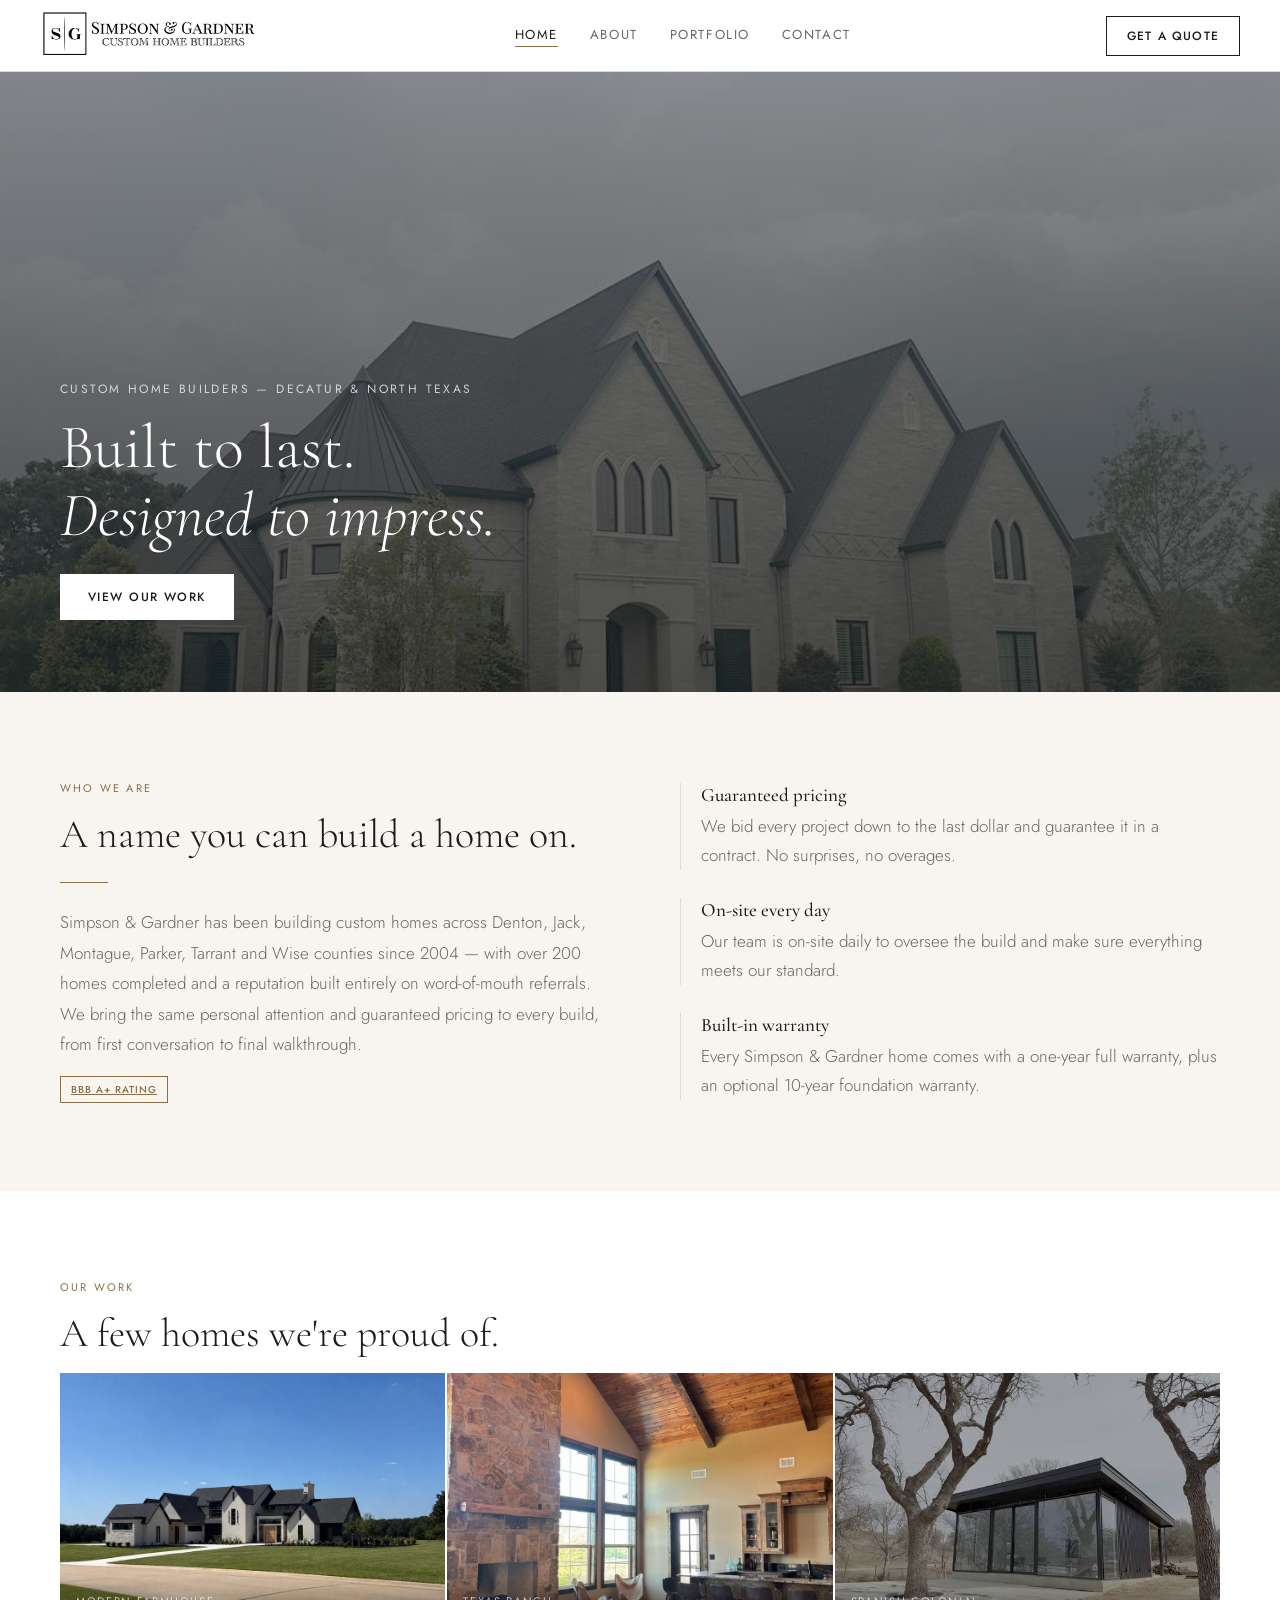
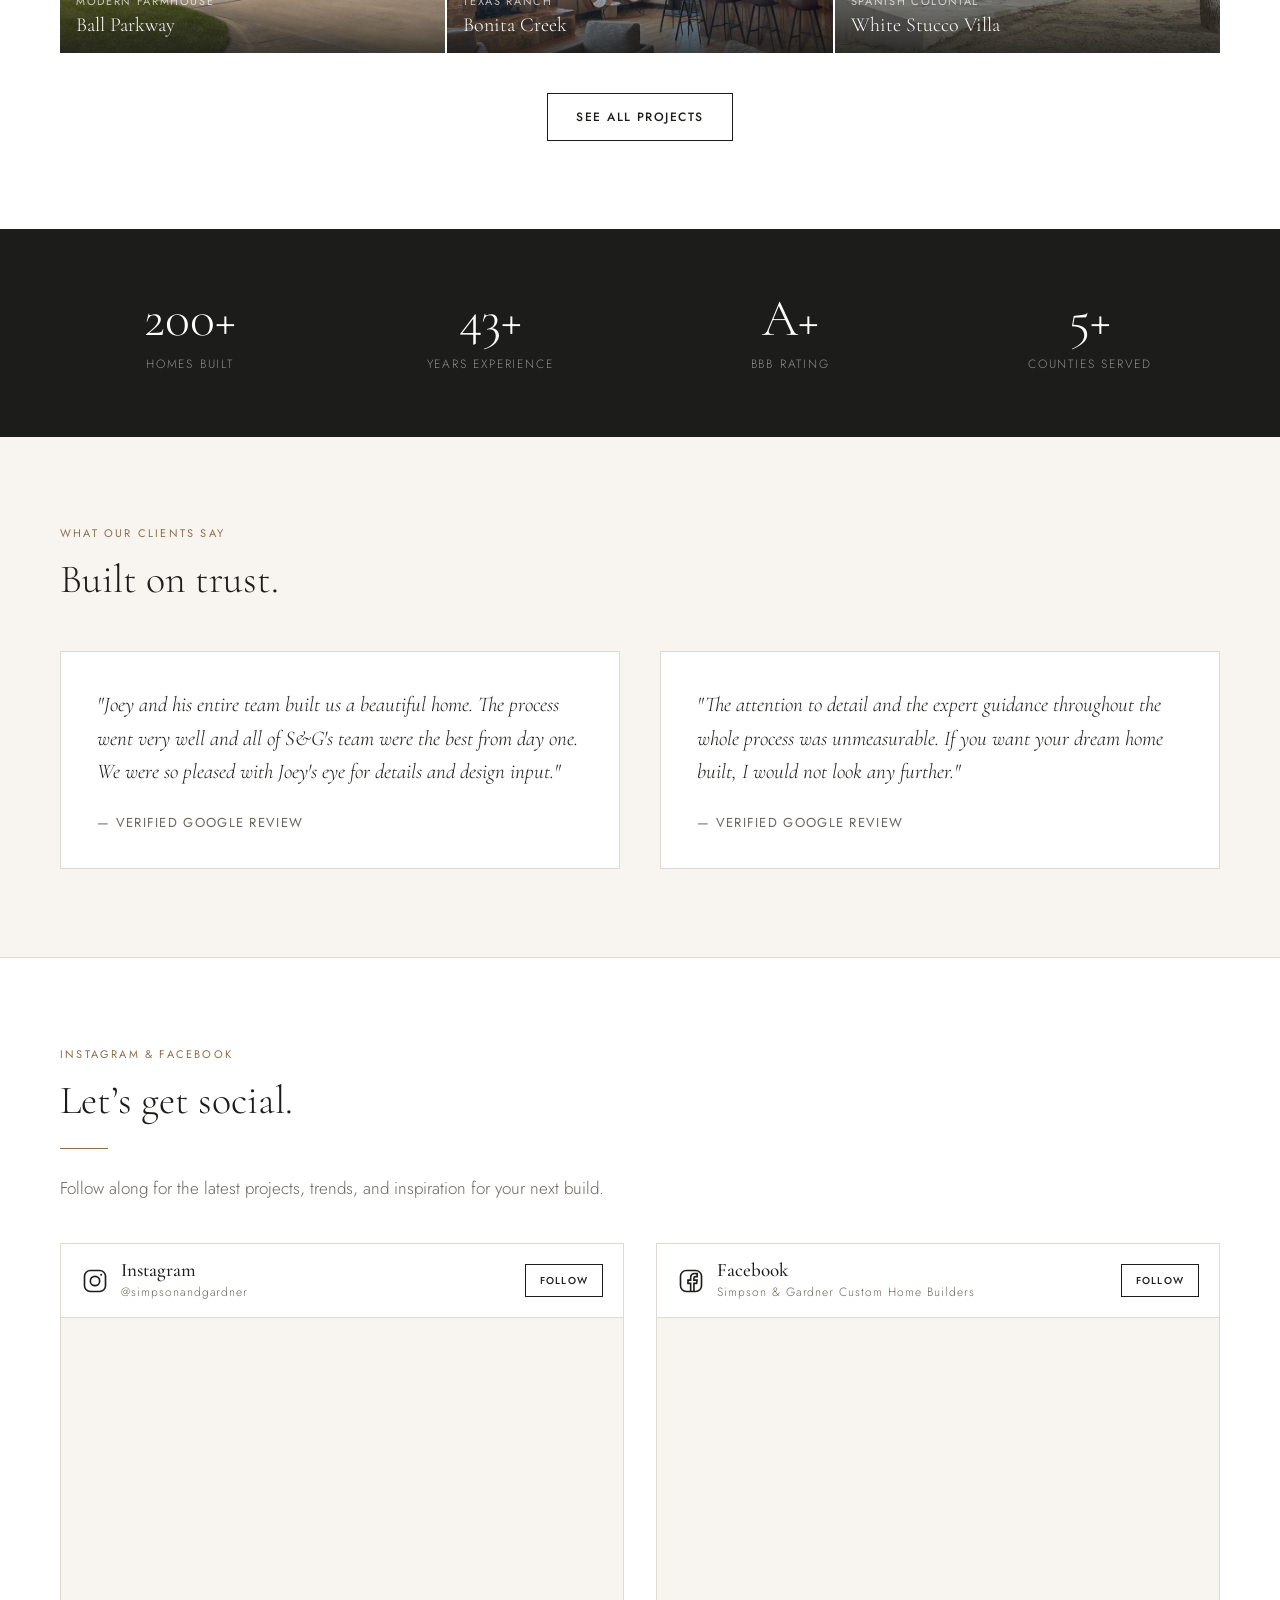
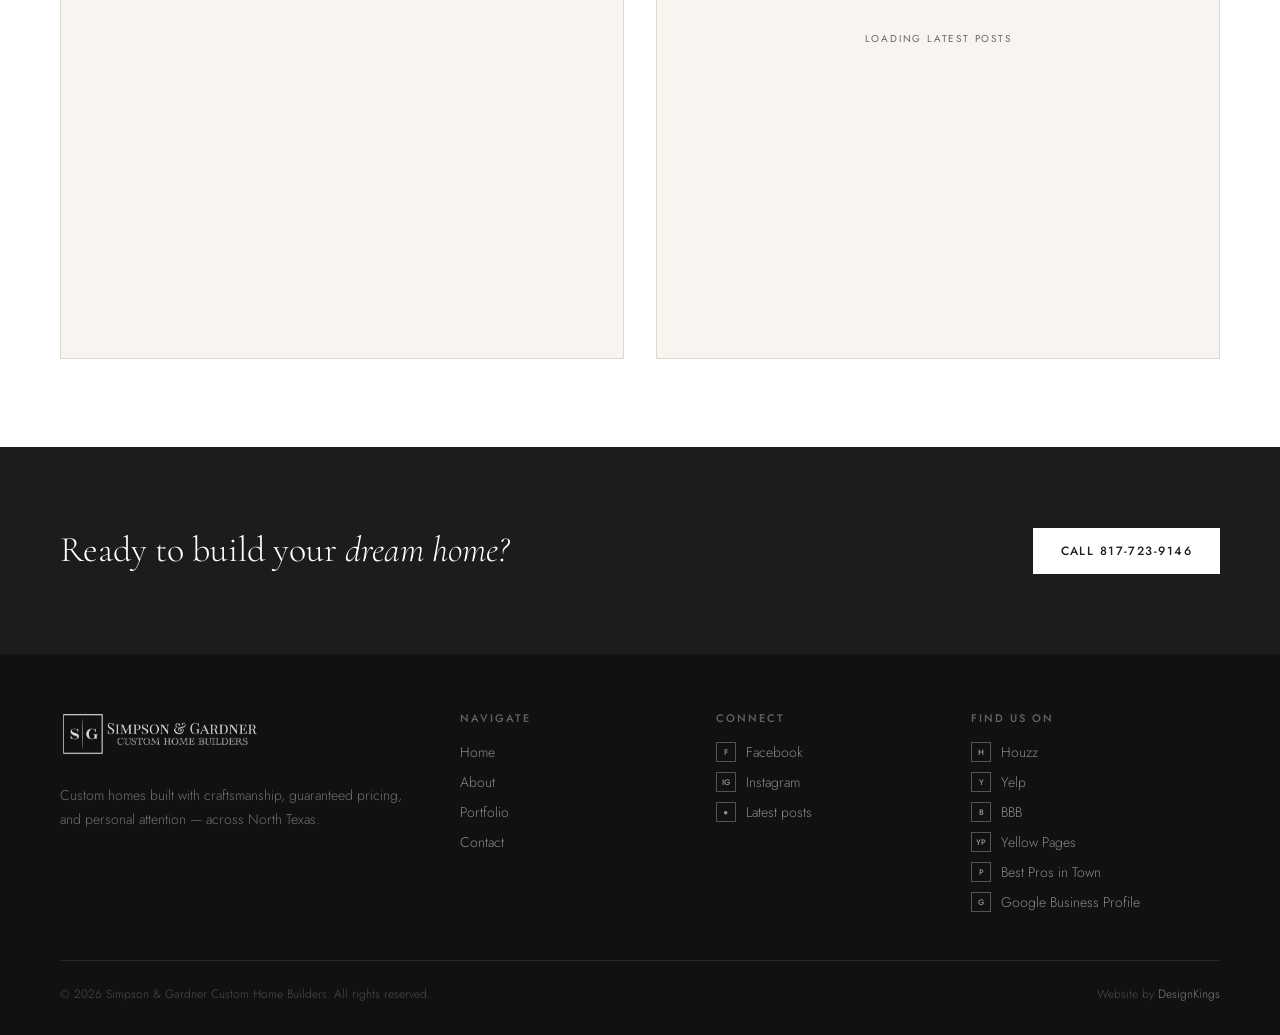
==== index.html @ 8962e571 "Alphabetize counties in homepage copy" ====
<!DOCTYPE html>
<html lang="en">
<head>
<meta charset="UTF-8">
<meta name="viewport" content="width=device-width, initial-scale=1.0">
<title>Simpson &amp; Gardner Custom Home Builders</title>
<meta name="description" content="Custom home builders serving Decatur, Bridgeport, Azle, Springtown, Weatherford, Fort Worth and Denton. Guaranteed pricing and a builder warranty.">
<meta property="og:title" content="Simpson &amp; Gardner Custom Home Builders">
<meta property="og:description" content="Custom home builders serving Decatur, Bridgeport, Azle, Springtown, Weatherford, Fort Worth and Denton. Guaranteed pricing and a builder warranty.">
<meta property="og:type" content="website">
<meta property="og:url" content="https://design-kings.github.io/simpson-gardner-website/">
<meta property="og:site_name" content="Simpson &amp; Gardner Custom Home Builders">
<meta property="og:image" content="https://design-kings.github.io/simpson-gardner-website/assets/img/img-617cf5c283.jpg">
<meta property="og:image:alt" content="Simpson &amp; Gardner custom home at dusk">
<meta name="twitter:card" content="summary_large_image">
<meta name="twitter:title" content="Simpson &amp; Gardner Custom Home Builders">
<meta name="twitter:description" content="Custom home builders serving Decatur, Bridgeport, Azle, Springtown, Weatherford, Fort Worth and Denton. Guaranteed pricing and a builder warranty.">
<meta name="twitter:image" content="https://design-kings.github.io/simpson-gardner-website/assets/img/img-617cf5c283.jpg">
<link href="https://fonts.googleapis.com/css2?family=Cormorant+Garamond:ital,wght@0,300;0,400;0,500;0,600;1,300;1,400&family=Jost:wght@300;400;500&display=swap" rel="stylesheet">
<link rel="stylesheet" href="assets/site.css?v=7">
</head>
<body>

<nav>
  <a class="nav-logo" href="index.html" aria-label="Simpson &amp; Gardner home"><img src="assets/img/img-e40c174fd7.png" alt="Simpson &amp; Gardner Custom Home Builders"></a>
  <div class="nav-links" id="nav-menu"><a href="index.html" class="active" aria-current="page">Home</a><a href="about.html">About</a><a href="portfolio.html">Portfolio</a><a href="contact.html">Contact</a></div>
  <a href="contact.html" class="nav-cta">Get a Quote</a>
  <button class="nav-toggle" id="nav-toggle" type="button" aria-label="Open menu" aria-expanded="false" aria-controls="nav-menu"><span></span><span></span><span></span></button>
</nav>

<div class="hero">
  <img class="hero-img" src="assets/img/img-617cf5c283.jpg" alt="Simpson &amp; Gardner custom home at dusk">
  <div class="hero-overlay"></div>
  <div class="hero-content">
    <div class="hero-eyebrow">Custom Home Builders — Decatur &amp; North Texas</div>
    <h1 class="hero-title">Built to last.<br><em>Designed to impress.</em></h1>
    <div class="hero-btns">
      <a href="portfolio.html" class="btn-primary">View Our Work</a>
    </div>
  </div>
</div>

<section class="intro">
  <div>
    <div class="section-eyebrow">Who we are</div>
    <h2 class="section-title">A name you can build a home on.</h2>
    <div class="rule"></div>
    <p class="section-body">Simpson &amp; Gardner has been building custom homes across Denton, Jack, Montague, Parker, Tarrant and Wise counties since 2004 — with over 200 homes completed and a reputation built entirely on word-of-mouth referrals. We bring the same personal attention and guaranteed pricing to every build, from first conversation to final walkthrough.</p>
    <a class="badge-bbb" href="https://www.bbb.org/us/tx/decatur/profile/home-builders/simpson-gardner-custom-home-builders-0825-133932407" target="_blank" rel="noopener">BBB A+ Rating</a>
  </div>
  <div class="intro-pillars">
    <div class="pillar">
      <div class="pillar-title">Guaranteed pricing</div>
      <div class="pillar-body">We bid every project down to the last dollar and guarantee it in a contract. No surprises, no overages.</div>
    </div>
    <div class="pillar">
      <div class="pillar-title">On-site every day</div>
      <div class="pillar-body">Our team is on-site daily to oversee the build and make sure everything meets our standard.</div>
    </div>
    <div class="pillar">
      <div class="pillar-title">Built-in warranty</div>
      <div class="pillar-body">Every Simpson &amp; Gardner home comes with a one-year full warranty, plus an optional 10-year foundation warranty.</div>
    </div>
  </div>
</section>

<section style="padding-bottom:0;">
  <div class="section-eyebrow">Our work</div>
  <h2 class="section-title">A few homes we're proud of.</h2>
</section>

<div style="margin:0 60px;">
  <div class="portfolio-grid" style="grid-template-columns:repeat(3,1fr);">
    <a class="portfolio-card" href="portfolio.html#project-ball-parkway" style="display:block;"><img src="assets/img/img-491edc12b0.jpg" alt="Ball Parkway modern farmhouse custom home"><div class="portfolio-card-info"><div class="portfolio-card-style">Modern Farmhouse</div><div class="portfolio-card-name">Ball Parkway</div></div></a>
    <a class="portfolio-card" href="portfolio.html#project-bonita-creek" style="display:block;"><img src="assets/img/img-40406f1c66.jpg" alt="Bonita Creek Texas ranch custom home"><div class="portfolio-card-info"><div class="portfolio-card-style">Texas Ranch</div><div class="portfolio-card-name">Bonita Creek</div></div></a>
    <div class="portfolio-card"><img src="assets/img/img-ed6352400d.jpg" alt="Spanish Colonial custom home"><div class="portfolio-card-info"><div class="portfolio-card-style">Spanish Colonial</div><div class="portfolio-card-name">White Stucco Villa</div></div></div>
  </div>
</div>

<div style="text-align:center;padding:40px 60px 88px;">
  <a href="portfolio.html" class="btn-primary" style="border:1px solid var(--charcoal);">See All Projects</a>
</div>

<div class="stats">
  <div><div class="stat-num">200+</div><div class="stat-label">Homes Built</div></div>
  <div><div class="stat-num">43+</div><div class="stat-label">Years Experience</div></div>
  <div><div class="stat-num">A+</div><div class="stat-label">BBB Rating</div></div>
  <div><div class="stat-num">5+</div><div class="stat-label">Counties Served</div></div>
</div>

<section class="testimonials">
  <div class="section-eyebrow">What our clients say</div>
  <h2 class="section-title">Built on trust.</h2>
  <div class="testimonial-grid">
    <div class="testimonial">
      <div class="testimonial-quote">"Joey and his entire team built us a beautiful home. The process went very well and all of S&amp;G's team were the best from day one. We were so pleased with Joey's eye for details and design input."</div>
      <div class="testimonial-author">— Verified Google Review</div>
    </div>
    <div class="testimonial">
      <div class="testimonial-quote">"The attention to detail and the expert guidance throughout the whole process was unmeasurable. If you want your dream home built, I would not look any further."</div>
      <div class="testimonial-author">— Verified Google Review</div>
    </div>
  </div>
</section>


<!-- LIVE SOCIAL FEEDS (added Aug 25, 2026) -->
<section class="social" id="follow">
  <div class="social-head">
    <div>
      <div class="section-eyebrow">Instagram &amp; Facebook</div>
      <h2 class="section-title">Let’s get social.</h2>
      <div class="rule"></div>
      <p class="section-body">Follow along for the latest projects, trends, and inspiration for your next build.</p>
    </div>
  </div>
  <div class="social-grid">
    <div class="feed">
      <div class="feed-bar">
        <div class="feed-id"><svg class="feed-icon" viewBox="0 0 24 24" fill="none" stroke="currentColor" stroke-width="1.4" aria-hidden="true"><rect x="3" y="3" width="18" height="18" rx="5"/><circle cx="12" cy="12" r="4"/><circle cx="17.3" cy="6.7" r="0.9" fill="currentColor" stroke="none"/></svg><div><div class="feed-name">Instagram</div><div class="feed-handle">@simpsonandgardner</div></div></div>
        <a class="feed-follow" href="https://www.instagram.com/simpsonandgardner/" target="_blank" rel="noopener">Follow</a>
      </div>
      <div class="feed-body" id="ig-feed" data-fallback="https://www.instagram.com/simpsonandgardner/embed/"><div class="feed-wait">Loading latest posts</div></div>
    </div>
    <div class="feed">
      <div class="feed-bar">
        <div class="feed-id"><svg class="feed-icon" viewBox="0 0 24 24" fill="none" stroke="currentColor" stroke-width="1.4" aria-hidden="true"><rect x="3" y="3" width="18" height="18" rx="5"/><path d="M14.5 21v-7h2.3l.4-2.8h-2.7V9.6c0-.8.3-1.4 1.4-1.4h1.4V5.7c-.3 0-1.1-.1-2.1-.1-2.1 0-3.5 1.3-3.5 3.6v2h-2.3V14h2.3v7"/></svg><div><div class="feed-name">Facebook</div><div class="feed-handle">Simpson &amp; Gardner Custom Home Builders</div></div></div>
        <a class="feed-follow" href="https://www.facebook.com/100084759589342" target="_blank" rel="noopener">Follow</a>
      </div>
      <div class="feed-body"><div class="feed-wait">Loading latest posts</div><iframe src="https://www.facebook.com/plugins/page.php?href=https%3A%2F%2Fwww.facebook.com%2F100084759589342&tabs=timeline&width=500&height=640&small_header=true&adapt_container_width=true&hide_cover=false&show_facepile=false&lazy=true" title="Simpson &amp; Gardner on Facebook" loading="lazy" allowfullscreen="true" allow="autoplay; clipboard-write; encrypted-media; picture-in-picture; web-share" scrolling="no"></iframe></div>
    </div>
  </div>
</section>

<div class="cta-band">
  <div class="cta-text">Ready to build your <em>dream home?</em></div>
  <a href="tel:8177239146" class="btn-primary" style="white-space:nowrap;">Call 817-723-9146</a>
</div>

<footer>
  <div class="footer-top">
    <div>
      <a class="footer-logo" href="index.html" aria-label="Simpson &amp; Gardner home"><img src="assets/img/img-5695853304.png" alt="Simpson &amp; Gardner"></a>
      <p class="footer-tagline">Custom homes built with craftsmanship, guaranteed pricing,<br>and personal attention — across North Texas.</p>
    </div>
    <div>
      <div class="footer-col-title">Navigate</div>
      <div class="footer-links"><a href="index.html">Home</a><a href="about.html">About</a><a href="portfolio.html">Portfolio</a><a href="contact.html">Contact</a></div>
    </div>
    <div>
      <div class="footer-col-title">Connect</div>
      <div class="footer-links">
        <a class="dir-link" href="https://www.facebook.com/100084759589342" target="_blank" rel="noopener"><span class="dir-mark" aria-hidden="true">F</span><span class="dir-label">Facebook</span></a>
        <a class="dir-link" href="https://www.instagram.com/simpsonandgardner/" target="_blank" rel="noopener"><span class="dir-mark" aria-hidden="true">IG</span><span class="dir-label">Instagram</span></a>
        <a class="dir-link" href="index.html#follow"><span class="dir-mark" aria-hidden="true">&#9679;</span><span class="dir-label">Latest posts</span></a>
      </div>
    </div>
    <div>
      <div class="footer-col-title">Find us on</div>
      <div class="footer-links">
        <a class="dir-link" href="https://www.houzz.com/professionals/home-builders/simpson-and-gardner-custom-homes-pfvwus-pf~1166158101" target="_blank" rel="noopener"><span class="dir-mark" aria-hidden="true">H</span><span class="dir-label">Houzz</span></a>
        <a class="dir-link" href="https://www.yelp.com/biz/simpson-and-gardner-custom-home-builders-decatur-2" target="_blank" rel="noopener"><span class="dir-mark" aria-hidden="true">Y</span><span class="dir-label">Yelp</span></a>
        <a class="dir-link" href="https://www.bbb.org/us/tx/decatur/profile/home-builders/simpson-gardner-custom-home-builders-0825-133932407" target="_blank" rel="noopener"><span class="dir-mark" aria-hidden="true">B</span><span class="dir-label">BBB</span></a>
        <a class="dir-link" href="https://www.yellowpages.com/decatur-tx/mip/simpson-gardner-custom-home-builders-540751429" target="_blank" rel="noopener"><span class="dir-mark" aria-hidden="true">YP</span><span class="dir-label">Yellow Pages</span></a>
        <a class="dir-link" href="https://www.bestprosintown.com/tx/decatur/simpson-and-gardner-custom-home-builders-/" target="_blank" rel="noopener"><span class="dir-mark" aria-hidden="true">P</span><span class="dir-label">Best Pros in Town</span></a>
        <a class="dir-link" href="https://share.google/2lhiNzcTq8q9CfCoz" target="_blank" rel="noopener"><span class="dir-mark" aria-hidden="true">G</span><span class="dir-label">Google Business Profile</span></a>
      </div>
    </div>
  </div>
  <div class="footer-rule"></div>
  <div class="footer-bottom"><div class="footer-copy">&copy; 2026 Simpson &amp; Gardner Custom Home Builders. All rights reserved.</div><div class="footer-copy footer-credit">Website by <a href="https://www.design-kings.com" target="_blank" rel="noopener">DesignKings</a></div></div>
</footer>

<div class="lb" id="lb" role="dialog" aria-modal="true" aria-label="Photo viewer">
  <button class="lb-close" id="lb-close" aria-label="Close">Close &nbsp;&times;</button>
  <button class="lb-btn lb-prev" id="lb-prev" aria-label="Previous">&lsaquo;</button>
  <img id="lb-img" src="" alt="">
  <button class="lb-btn lb-next" id="lb-next" aria-label="Next">&rsaquo;</button>
  <div class="lb-cap" id="lb-cap"></div>
</div>
<script src="assets/site.js?v=7"></script>
</body>
</html>
---- assets/site.css ----
*{box-sizing:border-box;margin:0;padding:0;}
html{scroll-behavior:smooth;}
:root{--cream:#F8F5F0;--charcoal:#1C1C1A;--warm-gray:#6B6560;--light-rule:#E0D9D0;--gold:#8B6F47;--white:#FFFFFF;}
body{font-family:'Jost',sans-serif;background:#fff;color:var(--charcoal);}
nav{position:sticky;top:0;z-index:100;background:rgba(255,255,255,0.97);border-bottom:0.5px solid var(--light-rule);display:flex;align-items:center;justify-content:space-between;padding:0 40px;height:72px;}
.nav-logo img{height:44px;width:auto;display:block;}
.nav-links{display:flex;gap:32px;}
.nav-links a{font-family:'Jost',sans-serif;font-size:12px;font-weight:400;letter-spacing:0.12em;text-transform:uppercase;color:var(--warm-gray);text-decoration:none;}
.nav-cta{font-family:'Jost',sans-serif;font-size:11px;font-weight:500;letter-spacing:0.1em;text-transform:uppercase;border:1px solid var(--charcoal);padding:10px 20px;color:var(--charcoal);text-decoration:none;}
.hero{position:relative;height:620px;overflow:hidden;}
.hero-img{width:100%;height:100%;object-fit:cover;object-position:center 35%;display:block;}
.hero-overlay{position:absolute;inset:0;background:linear-gradient(to bottom,rgba(28,28,26,0.1) 0%,rgba(28,28,26,0.58) 100%);}
.hero-content{position:absolute;bottom:72px;left:60px;right:60px;}
.hero-eyebrow{font-family:'Jost',sans-serif;font-size:11px;font-weight:400;letter-spacing:0.2em;text-transform:uppercase;color:rgba(255,255,255,0.75);margin-bottom:16px;}
.hero-title{font-family:'Cormorant Garamond',serif;font-size:62px;font-weight:300;line-height:1.1;color:#fff;margin-bottom:24px;max-width:620px;}
.hero-title em{font-style:italic;}
.hero-btns{display:flex;gap:16px;}
.btn-primary{font-family:'Jost',sans-serif;font-size:11px;font-weight:500;letter-spacing:0.12em;text-transform:uppercase;background:#fff;color:var(--charcoal);padding:14px 28px;text-decoration:none;display:inline-block;}
.btn-ghost{font-family:'Jost',sans-serif;font-size:11px;font-weight:400;letter-spacing:0.12em;text-transform:uppercase;border:1px solid rgba(255,255,255,0.6);color:#fff;padding:14px 28px;text-decoration:none;display:inline-block;}
section{padding:88px 60px;}
.section-eyebrow{font-family:'Jost',sans-serif;font-size:10px;font-weight:400;letter-spacing:0.2em;text-transform:uppercase;color:var(--gold);margin-bottom:14px;}
.section-title{font-family:'Cormorant Garamond',serif;font-size:40px;font-weight:300;line-height:1.2;color:var(--charcoal);margin-bottom:16px;}
.section-body{font-family:'Jost',sans-serif;font-size:15px;font-weight:300;line-height:1.8;color:var(--warm-gray);max-width:620px;}
.rule{width:48px;height:1px;background:var(--gold);margin:24px 0;}
.intro{background:var(--cream);display:grid;grid-template-columns:1fr 1fr;gap:80px;align-items:center;}
.intro-pillars{display:flex;flex-direction:column;gap:28px;}
.pillar{border-left:1px solid var(--light-rule);padding-left:20px;}
.pillar-title{font-family:'Cormorant Garamond',serif;font-size:18px;font-weight:500;color:var(--charcoal);margin-bottom:6px;}
.pillar-body{font-family:'Jost',sans-serif;font-size:13px;font-weight:300;line-height:1.7;color:var(--warm-gray);}
.portfolio-filters{display:flex;gap:8px;flex-wrap:wrap;margin-bottom:40px;}
.filter-btn{font-family:'Jost',sans-serif;font-size:11px;font-weight:400;letter-spacing:0.1em;text-transform:uppercase;border:0.5px solid var(--light-rule);padding:8px 16px;background:none;color:var(--warm-gray);cursor:pointer;}
.filter-btn.active{border-color:var(--charcoal);background:var(--charcoal);color:#fff;}
.portfolio-grid{display:grid;grid-template-columns:repeat(3,1fr);gap:2px;}
.portfolio-card{position:relative;overflow:hidden;cursor:pointer;}
.portfolio-card img{width:100%;height:280px;object-fit:cover;display:block;transition:transform 0.5s;}
.portfolio-card:hover img{transform:scale(1.04);}
.portfolio-card-info{position:absolute;bottom:0;left:0;right:0;padding:20px 16px 16px;background:linear-gradient(to top,rgba(28,28,26,0.8),transparent);}
.portfolio-card-style{font-family:'Jost',sans-serif;font-size:10px;font-weight:400;letter-spacing:0.15em;text-transform:uppercase;color:rgba(255,255,255,0.7);margin-bottom:4px;}
.portfolio-card-name{font-family:'Cormorant Garamond',serif;font-size:18px;font-weight:300;color:#fff;}
.interior-grid{display:grid;grid-template-columns:repeat(2,1fr);gap:2px;margin-top:2px;}
.interior-card{position:relative;overflow:hidden;}
.interior-card img{width:100%;height:320px;object-fit:cover;display:block;transition:transform 0.5s;}
.interior-card:hover img{transform:scale(1.03);}
.interior-card-info{position:absolute;bottom:0;left:0;right:0;padding:20px 16px 16px;background:linear-gradient(to top,rgba(28,28,26,0.75),transparent);}
.stats{background:var(--charcoal);padding:64px 60px;display:grid;grid-template-columns:repeat(4,1fr);gap:40px;text-align:center;}
.stat-num{font-family:'Cormorant Garamond',serif;font-size:52px;font-weight:300;color:#fff;line-height:1;}
.stat-label{font-family:'Jost',sans-serif;font-size:11px;font-weight:300;letter-spacing:0.15em;text-transform:uppercase;color:rgba(255,255,255,0.5);margin-top:10px;}
.testimonials{background:var(--cream);}
.testimonial-grid{display:grid;grid-template-columns:1fr 1fr;gap:40px;margin-top:48px;}
.testimonial{background:#fff;padding:36px;border:0.5px solid var(--light-rule);}
.testimonial-quote{font-family:'Cormorant Garamond',serif;font-size:19px;font-weight:300;font-style:italic;line-height:1.6;color:var(--charcoal);margin-bottom:24px;}
.testimonial-author{font-family:'Jost',sans-serif;font-size:12px;font-weight:400;letter-spacing:0.1em;text-transform:uppercase;color:var(--warm-gray);}
.cta-band{background:var(--charcoal);padding:80px 60px;display:flex;align-items:center;justify-content:space-between;gap:40px;}
.cta-text{font-family:'Cormorant Garamond',serif;font-size:36px;font-weight:300;color:#fff;max-width:500px;line-height:1.3;}
.cta-text em{font-style:italic;}
footer{background:#111110;padding:56px 60px 32px;}
.footer-top{display:grid;grid-template-columns:2fr 1fr 1fr;gap:60px;margin-bottom:48px;}
.footer-logo img{height:36px;width:auto;opacity:0.75;margin-bottom:16px;}
.footer-tagline{font-family:'Jost',sans-serif;font-size:13px;font-weight:300;color:rgba(255,255,255,0.4);line-height:1.7;}
.footer-col-title{font-family:'Jost',sans-serif;font-size:10px;font-weight:500;letter-spacing:0.18em;text-transform:uppercase;color:rgba(255,255,255,0.35);margin-bottom:16px;}
.footer-links{display:flex;flex-direction:column;gap:10px;}
.footer-links a{font-family:'Jost',sans-serif;font-size:13px;font-weight:300;color:rgba(255,255,255,0.5);text-decoration:none;}
.footer-rule{height:0.5px;background:rgba(255,255,255,0.1);margin-bottom:24px;}
.footer-copy{font-family:'Jost',sans-serif;font-size:11px;font-weight:300;color:rgba(255,255,255,0.25);}


.about-hero{position:relative;height:400px;overflow:hidden;}
.about-hero img{width:100%;height:100%;object-fit:cover;object-position:center 30%;}
.about-hero-overlay{position:absolute;inset:0;background:rgba(28,28,26,0.45);display:flex;align-items:flex-end;padding:56px 60px;}
.about-hero-title{font-family:'Cormorant Garamond',serif;font-size:52px;font-weight:300;color:#fff;}
.about-split{display:grid;grid-template-columns:1fr 1fr;gap:72px;align-items:start;}
.about-photo{width:100%;aspect-ratio:4/3;object-fit:cover;display:block;}
.process-steps{display:grid;grid-template-columns:1fr 1fr;gap:24px;}
.process-step{padding:28px;border:0.5px solid var(--light-rule);}
.step-num{font-family:'Cormorant Garamond',serif;font-size:36px;font-weight:300;color:var(--light-rule);line-height:1;margin-bottom:12px;}
.step-title{font-family:'Cormorant Garamond',serif;font-size:20px;font-weight:500;color:var(--charcoal);margin-bottom:8px;}
.step-body{font-family:'Jost',sans-serif;font-size:13px;font-weight:300;line-height:1.7;color:var(--warm-gray);}
.contact-split{display:grid;grid-template-columns:1fr 1fr;gap:72px;}
.contact-form{display:flex;flex-direction:column;gap:16px;}
.form-field{display:flex;flex-direction:column;gap:6px;}
.form-label{font-family:'Jost',sans-serif;font-size:10px;font-weight:500;letter-spacing:0.12em;text-transform:uppercase;color:var(--warm-gray);}
.form-input{font-family:'Jost',sans-serif;font-size:14px;font-weight:300;border:none;border-bottom:1px solid var(--light-rule);padding:10px 0;background:none;color:var(--charcoal);outline:none;}
.form-textarea{font-family:'Jost',sans-serif;font-size:14px;font-weight:300;border:none;border-bottom:1px solid var(--light-rule);padding:10px 0;background:none;color:var(--charcoal);outline:none;resize:none;height:100px;}
.contact-info-item{margin-bottom:32px;}
.contact-info-label{font-family:'Jost',sans-serif;font-size:10px;font-weight:500;letter-spacing:0.15em;text-transform:uppercase;color:var(--gold);margin-bottom:6px;}
.contact-info-value{font-family:'Jost',sans-serif;font-size:15px;font-weight:300;color:var(--charcoal);line-height:1.6;}
.contact-info-value a{color:var(--charcoal);text-decoration:none;}
.social-row{display:flex;gap:16px;margin-top:8px;}
.social-link{font-family:'Jost',sans-serif;font-size:11px;font-weight:400;letter-spacing:0.1em;text-transform:uppercase;border:0.5px solid var(--light-rule);padding:10px 18px;color:var(--warm-gray);text-decoration:none;}
.badge-bbb{display:inline-block;font-family:'Jost',sans-serif;font-size:10px;font-weight:500;letter-spacing:0.1em;text-transform:uppercase;border:0.5px solid var(--gold);color:var(--gold);padding:5px 10px;margin-top:16px;}

@media(max-width:768px){
  nav{padding:0 20px;height:60px;}
  .nav-links{display:none;}
  .nav-cta{font-size:10px;padding:8px 14px;}
  .hero{height:480px;}
  .hero-content{bottom:40px;left:24px;right:24px;}
  .hero-title{font-size:38px;}
  .hero-btns{flex-direction:column;gap:10px;}
  .btn-primary,.btn-ghost{text-align:center;padding:13px 20px;}
  section{padding:56px 24px;}
  .section-title{font-size:30px;}
  .intro{grid-template-columns:1fr;gap:40px;}
  .portfolio-grid{grid-template-columns:1fr 1fr;}
  .portfolio-card img{height:200px;}
  .interior-grid{grid-template-columns:1fr;}
  .interior-card img{height:240px;}
  .stats{grid-template-columns:1fr 1fr;gap:32px;padding:48px 24px;}
  .stat-num{font-size:40px;}
  .testimonial-grid{grid-template-columns:1fr;gap:20px;}
  .cta-band{flex-direction:column;align-items:flex-start;padding:56px 24px;gap:24px;}
  .cta-text{font-size:28px;}
  footer{padding:40px 24px 24px;}
  .footer-top{grid-template-columns:1fr;gap:32px;}
  
  .about-hero{height:280px;}
  .about-hero-overlay{padding:32px 24px;}
  .about-hero-title{font-size:36px;}
  .about-split{grid-template-columns:1fr;gap:36px;}
  .about-photo{aspect-ratio:16/9;}
  .process-steps{grid-template-columns:1fr;gap:16px;}
  .contact-split{grid-template-columns:1fr;gap:48px;}
  div[style*="margin:0 60px"]{margin:0 24px !important;}
  div[style*="padding:40px 60px"]{padding:32px 24px !important;}
}

@media(max-width:480px){
  .portfolio-grid{grid-template-columns:1fr;}
  .hero-title{font-size:32px;}
  .section-title{font-size:26px;}
  .stats{grid-template-columns:1fr 1fr;}
}

/* --- Featured project galleries (added Aug 25) --- */
.project-head{display:grid;grid-template-columns:1fr auto;gap:40px;align-items:end;padding-bottom:40px;}
.project-meta{font-family:'Jost',sans-serif;font-size:11px;font-weight:400;letter-spacing:0.15em;text-transform:uppercase;color:var(--warm-gray);text-align:right;line-height:2;}
.project-gallery{display:grid;grid-template-columns:repeat(3,1fr);grid-auto-rows:300px;grid-auto-flow:dense;gap:2px;margin:0 60px 88px;}
.project-gallery .g{position:relative;overflow:hidden;cursor:zoom-in;background:var(--cream);}
.project-gallery .g img{width:100%;height:100%;object-fit:cover;display:block;transition:transform 0.5s;}
.project-gallery .g:hover img{transform:scale(1.03);}
.project-gallery .g.lead{grid-column:span 2;grid-row:span 2;}
.project-gallery .g.tall{grid-row:span 2;}
.g-cap{position:absolute;bottom:0;left:0;right:0;padding:18px 16px 14px;background:linear-gradient(to top,rgba(28,28,26,0.7),transparent);font-family:'Jost',sans-serif;font-size:11px;font-weight:400;letter-spacing:0.12em;text-transform:uppercase;color:rgba(255,255,255,0.85);opacity:0;transition:opacity 0.3s;}
.project-gallery .g:hover .g-cap{opacity:1;}
.featured-grid{display:grid;grid-template-columns:1fr 1fr;gap:2px;margin-bottom:2px;}
.featured-grid .portfolio-card img{height:380px;}
.featured-grid .portfolio-card-name{font-size:24px;}
.project-divider{height:1px;background:var(--light-rule);margin:0 60px;}
.portfolio-card.is-hidden,.interior-card.is-hidden{display:none;}
.lb{position:fixed;inset:0;background:rgba(17,17,16,0.96);z-index:1000;display:none;align-items:center;justify-content:center;}
.lb.open{display:flex;}
.lb img{max-width:92vw;max-height:86vh;object-fit:contain;display:block;box-shadow:0 30px 80px rgba(0,0,0,0.5);}
.lb-cap{position:absolute;bottom:28px;left:0;right:0;text-align:center;font-family:'Jost',sans-serif;font-size:11px;letter-spacing:0.15em;text-transform:uppercase;color:rgba(255,255,255,0.6);}
.lb-btn{position:absolute;top:50%;transform:translateY(-50%);background:none;border:none;color:#fff;font-family:'Cormorant Garamond',serif;font-size:56px;font-weight:300;cursor:pointer;padding:20px;opacity:0.7;line-height:1;}
.lb-btn:hover{opacity:1;}
.lb-prev{left:12px;}.lb-next{right:12px;}
.lb-close{position:absolute;top:16px;right:24px;background:none;border:none;color:#fff;font-family:'Jost',sans-serif;font-size:11px;letter-spacing:0.15em;text-transform:uppercase;cursor:pointer;padding:12px;opacity:0.7;}
.lb-close:hover{opacity:1;}
@media(max-width:768px){
  .project-head{grid-template-columns:1fr;gap:16px;}
  .project-meta{text-align:left;}
  .project-gallery{grid-template-columns:1fr 1fr;grid-auto-rows:200px;margin:0 24px 56px;}
  .project-gallery .g.lead{grid-column:span 2;grid-row:span 2;}
  .project-gallery .g.tall{grid-row:span 1;}
  .project-divider{margin:0 24px;}
  .featured-grid{grid-template-columns:1fr;}
  .featured-grid .portfolio-card img{height:240px;}
  .g-cap{opacity:1;}
  .project-gallery .g:last-child:nth-child(even){grid-column:span 2;}
  .lb-btn{font-size:40px;padding:12px;}
}
@media(max-width:480px){
  .project-gallery{grid-auto-rows:170px;}
}

/* --- Live social feeds (added Aug 25) --- */
.social{background:#fff;border-top:0.5px solid var(--light-rule);}
.social-head{margin-bottom:40px;}
.social-grid{display:grid;grid-template-columns:1fr 1fr;gap:32px;}
.feed{border:0.5px solid var(--light-rule);background:#fff;display:flex;flex-direction:column;}
.feed-bar{display:flex;align-items:center;justify-content:space-between;gap:16px;padding:16px 20px;border-bottom:0.5px solid var(--light-rule);}
.feed-id{display:flex;align-items:center;gap:12px;}
.feed-icon{width:28px;height:28px;display:block;color:var(--charcoal);}
.feed-name{font-family:'Cormorant Garamond',serif;font-size:19px;font-weight:500;color:var(--charcoal);line-height:1.1;}
.feed-handle{font-family:'Jost',sans-serif;font-size:11px;font-weight:300;letter-spacing:0.08em;color:var(--warm-gray);margin-top:2px;}
.feed-follow{font-family:'Jost',sans-serif;font-size:10px;font-weight:500;letter-spacing:0.12em;text-transform:uppercase;border:1px solid var(--charcoal);padding:8px 14px;color:var(--charcoal);text-decoration:none;white-space:nowrap;}
.feed-body{position:relative;background:var(--cream);}
.feed-body iframe{display:block;position:relative;z-index:1;width:100%;height:640px;border:0;background:transparent;}
.feed-wait{position:absolute;inset:0;display:flex;align-items:center;justify-content:center;font-family:'Jost',sans-serif;font-size:10px;letter-spacing:0.18em;text-transform:uppercase;color:var(--warm-gray);}



@media(prefers-reduced-motion:reduce){}
@media(max-width:768px){
  .social-head{grid-template-columns:1fr;gap:12px;margin-bottom:28px;}
  .social-grid{grid-template-columns:1fr;gap:20px;}
  .feed-body iframe{height:560px;}
}
/* current page indicator */
.nav-links a.active{color:var(--charcoal);border-bottom:1px solid var(--gold);padding-bottom:2px;}


/* Instagram feed rendered from assets/feed/instagram.json */
.ig-scroll{position:relative;z-index:1;height:640px;overflow-y:auto;background:#fff;display:grid;grid-template-columns:1fr 1fr;gap:2px;align-content:start;padding:2px;-webkit-overflow-scrolling:touch;}
.ig-tile{position:relative;display:block;aspect-ratio:1/1;overflow:hidden;background:var(--cream);text-decoration:none;}
.ig-tile img{width:100%;height:100%;object-fit:cover;display:block;transition:transform .5s ease;}
.ig-tile:hover img{transform:scale(1.04);}
.ig-cap{position:absolute;left:0;right:0;bottom:0;padding:12px 10px 10px;background:linear-gradient(to top,rgba(28,28,26,.82),rgba(28,28,26,0));color:#fff;font-family:'Jost',sans-serif;font-size:11px;font-weight:300;line-height:1.45;opacity:0;transition:opacity .3s ease;pointer-events:none;}
.ig-tile:hover .ig-cap{opacity:1;}
@media(max-width:768px){.ig-scroll{height:560px;}}

/* Contact form */
.form-hp{position:absolute;left:-9999px;width:1px;height:1px;opacity:0;pointer-events:none;}
.form-input:focus,.form-textarea:focus{border-bottom-color:var(--gold);}
.form-field.invalid .form-input,.form-field.invalid .form-textarea{border-bottom-color:#b23b3b;}
.form-error{font-family:'Jost',sans-serif;font-size:11px;font-weight:300;color:#b23b3b;margin-top:2px;}
.form-submit{align-self:flex-start;margin-top:8px;border:1px solid var(--charcoal);cursor:pointer;transition:background .25s ease,color .25s ease;}
.form-submit:hover:not(:disabled){background:var(--charcoal);color:#fff;}
.form-submit:disabled{opacity:.5;cursor:default;}
.form-status{font-family:'Jost',sans-serif;font-size:12px;font-weight:300;line-height:1.6;margin-top:4px;min-height:1em;}
.form-status.error{color:#b23b3b;}
.form-sent{border-left:2px solid var(--gold);padding:24px 0 24px 24px;}
.form-sent h3{font-family:'Cormorant Garamond',serif;font-size:26px;font-weight:400;color:var(--charcoal);margin-bottom:10px;}
.form-sent p{font-family:'Jost',sans-serif;font-size:14px;font-weight:300;line-height:1.7;color:var(--warm-gray);}

/* ---- Mobile menu ---- */
.nav-toggle{display:none;flex-direction:column;justify-content:center;align-items:center;gap:5px;width:44px;height:44px;margin-left:10px;padding:0;background:none;border:0;cursor:pointer;}
.nav-toggle span{display:block;width:22px;height:1.5px;background:var(--charcoal);transition:transform .3s ease,opacity .2s ease;}
.nav-toggle[aria-expanded="true"] span:nth-child(1){transform:translateY(6.5px) rotate(45deg);}
.nav-toggle[aria-expanded="true"] span:nth-child(2){opacity:0;}
.nav-toggle[aria-expanded="true"] span:nth-child(3){transform:translateY(-6.5px) rotate(-45deg);}

@media(max-width:768px){
  .nav-toggle{display:flex;}
  .nav-links{display:flex;flex-direction:column;gap:0;position:absolute;top:100%;left:0;right:0;background:#fff;border-bottom:0;box-shadow:none;max-height:0;overflow:hidden;transition:max-height .32s ease;}
  .nav-links.open{border-bottom:0.5px solid var(--light-rule);box-shadow:0 14px 28px rgba(28,28,26,0.09);}
  .nav-links.open{max-height:360px;}
  .nav-links a{padding:17px 24px;border-top:0.5px solid var(--light-rule);font-size:13px;letter-spacing:0.14em;}
  .nav-links a.active{border-bottom:none;color:var(--gold);padding-bottom:17px;}
}

/* ---- Desktop typography: larger reading text, micro-labels left alone ---- */
@media(min-width:769px){
  .section-body{font-size:17px;}
  .pillar-body,.step-body{font-size:15px;}
  .pillar-title{font-size:19px;}
  .step-title{font-size:21px;}
  .portfolio-card-name{font-size:20px;}
  .testimonial-quote{font-size:21px;}
  .testimonial-author{font-size:13px;}
  .contact-info-value{font-size:16px;}
  .form-input,.form-textarea{font-size:16px;}
  .form-sent p{font-size:15px;}
  .form-status{font-size:13px;}
  .form-error{font-size:12px;}
  .footer-tagline,.footer-links a{font-size:14px;}
  .footer-copy{font-size:12px;}
  .nav-links a{font-size:13px;}
  .nav-cta{font-size:12px;}
  .btn-primary,.btn-ghost,.filter-btn,.social-link{font-size:12px;}
  .project-meta,.g-cap,.feed-handle,.ig-cap{font-size:12px;}
  .section-eyebrow,.form-label,.contact-info-label,.footer-col-title,.portfolio-card-style{font-size:11px;}
  .hero-eyebrow,.stat-label{font-size:12px;}
}

/* ================= Revision pass: logos, footer, spacing, line breaks ================= */

/* Logos, now links home and larger */
.nav-logo{display:block;line-height:0;}
.nav-logo img{height:56px;}
.footer-logo{display:inline-block;line-height:0;}
.footer-logo img{height:52px;opacity:0.85;transition:opacity .25s ease;}
.footer-logo:hover img{opacity:1;}

/* Footer: four columns, credit pinned bottom right */
.footer-top{grid-template-columns:1.7fr 1fr 1fr 1.2fr;gap:48px;}
.footer-bottom{display:flex;justify-content:space-between;align-items:center;gap:16px;flex-wrap:wrap;}
.footer-credit{text-align:right;}
.footer-credit a{color:rgba(255,255,255,0.45);text-decoration:none;}
.footer-credit a:hover{color:rgba(255,255,255,0.8);}

/* Directory links with monogram marks */
.dir-link{display:flex;align-items:center;gap:10px;}
.dir-label{display:block;}
.dir-mark{display:inline-flex;align-items:center;justify-content:center;flex:none;width:20px;height:20px;border:0.5px solid rgba(255,255,255,0.28);font-family:'Jost',sans-serif;font-size:8px;font-weight:500;letter-spacing:0.04em;color:rgba(255,255,255,0.55);}
.dir-link:hover .dir-mark{border-color:rgba(255,255,255,0.6);color:rgba(255,255,255,0.9);}




/* Stop single words dropping onto a line of their own */
h1,h2,h3,.section-title,.cta-text,.hero-title,.about-hero-title,
.pillar-title,.step-title,.portfolio-card-name,.form-sent h3,.feed-name{text-wrap:balance;}
p,.section-body,.pillar-body,.step-body,.footer-tagline,.project-meta,
.testimonial-quote,.contact-info-value{text-wrap:pretty;}

/* Full-width intro paragraphs */
.section-body-wide{max-width:none;}
.cta-text-wide{max-width:none;}

/* Tighter gaps between portfolio projects */
.project-gallery{margin-bottom:40px;}
section[id^="project-"]{padding-top:56px;}

/* Contact details column: more room to breathe */
.contact-info-item{margin-bottom:36px;}
.contact-info-value{line-height:1.75;}
.contact-split{grid-template-columns:1fr 0.9fr;gap:64px;}

@media(max-width:768px){
  .nav-logo img{height:42px;}
  .footer-logo img{height:44px;}
  .footer-top{grid-template-columns:1fr;gap:32px;}
  .footer-bottom{flex-direction:column;align-items:flex-start;gap:8px;}
  .footer-credit{text-align:left;}
  .contact-split{grid-template-columns:1fr;gap:48px;}
  .project-gallery{margin-bottom:28px;}
  section[id^="project-"]{padding-top:40px;}
}

/* Supporting text one step up, matching the guarantee copy */
.pillar-body,.step-body{font-size:15px;}
.footer-tagline{font-size:14px;}
@media(min-width:769px){
  .pillar-body,.step-body{font-size:17px;}
  .footer-tagline,.footer-links a,.dir-link{font-size:14px;}
  .contact-info-value{font-size:17px;}
}

/* keep hyphenated compounds from breaking across lines */
.nb{white-space:nowrap;}
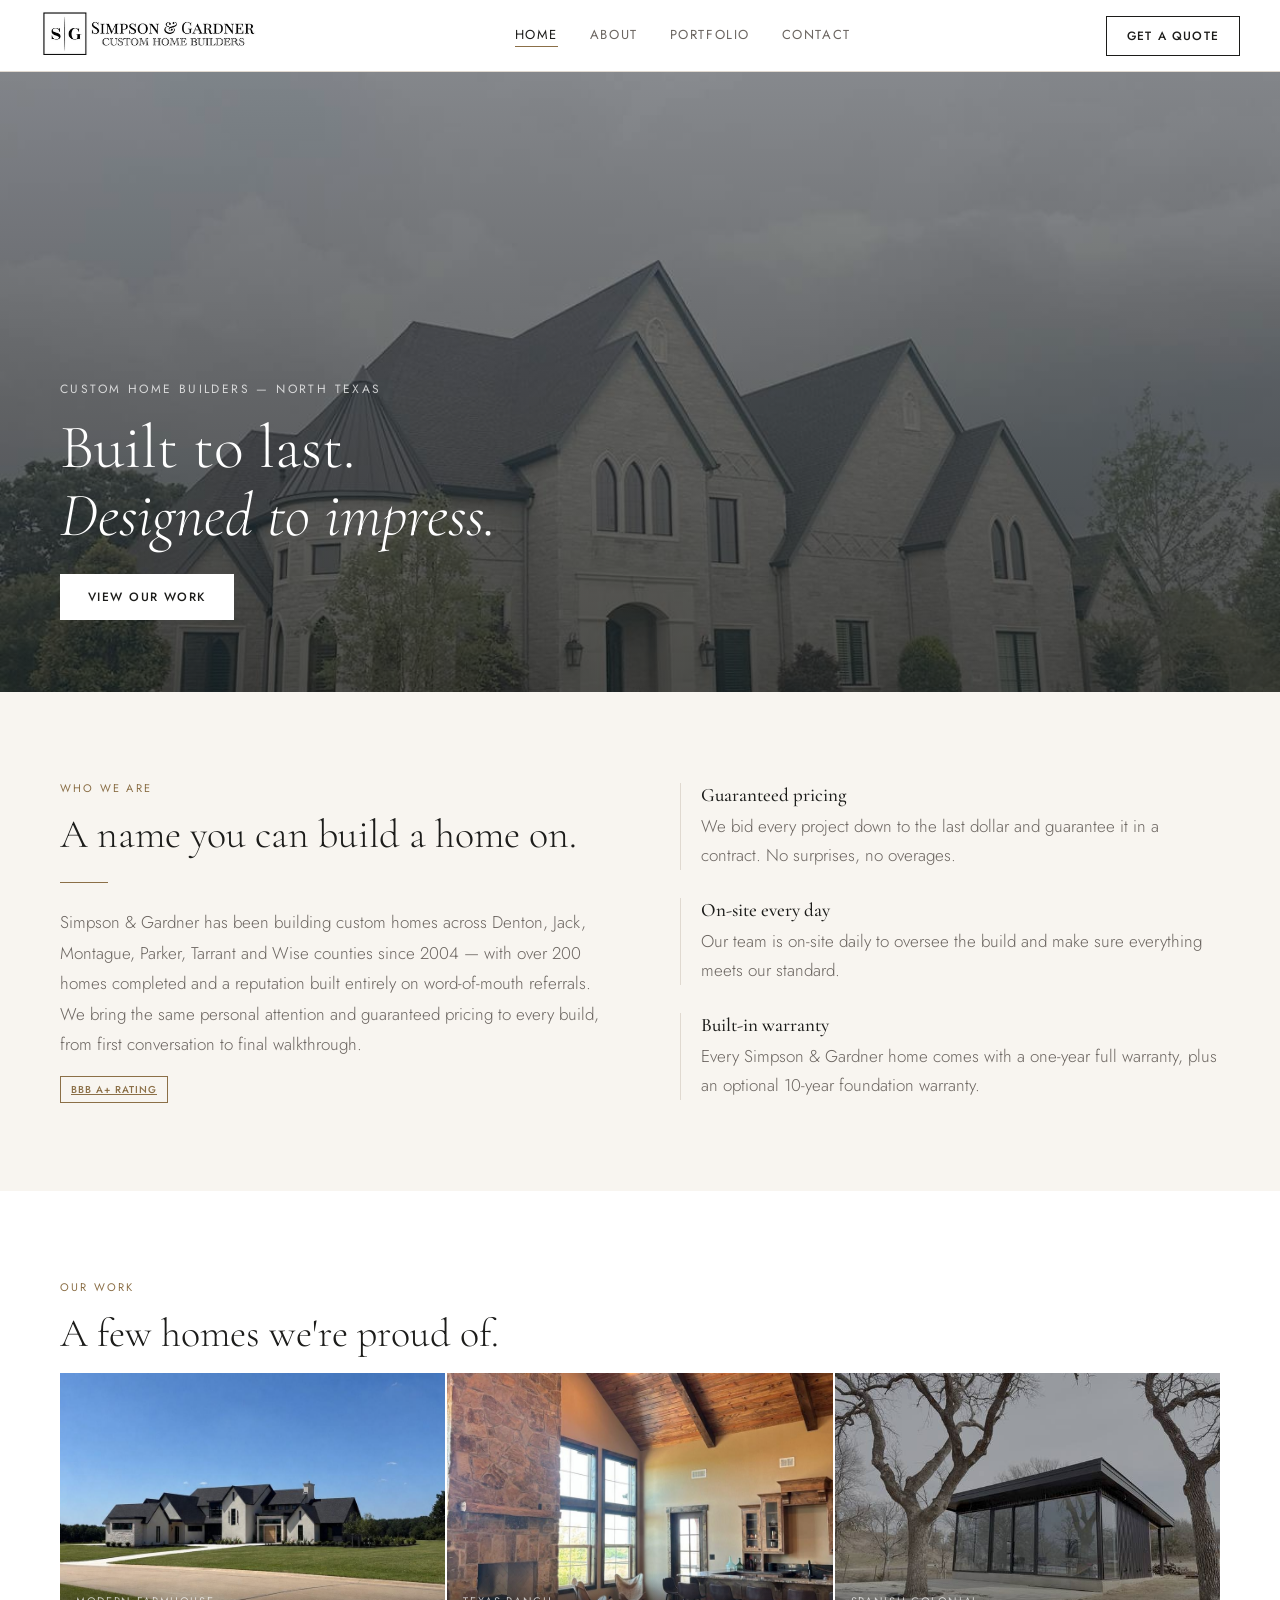
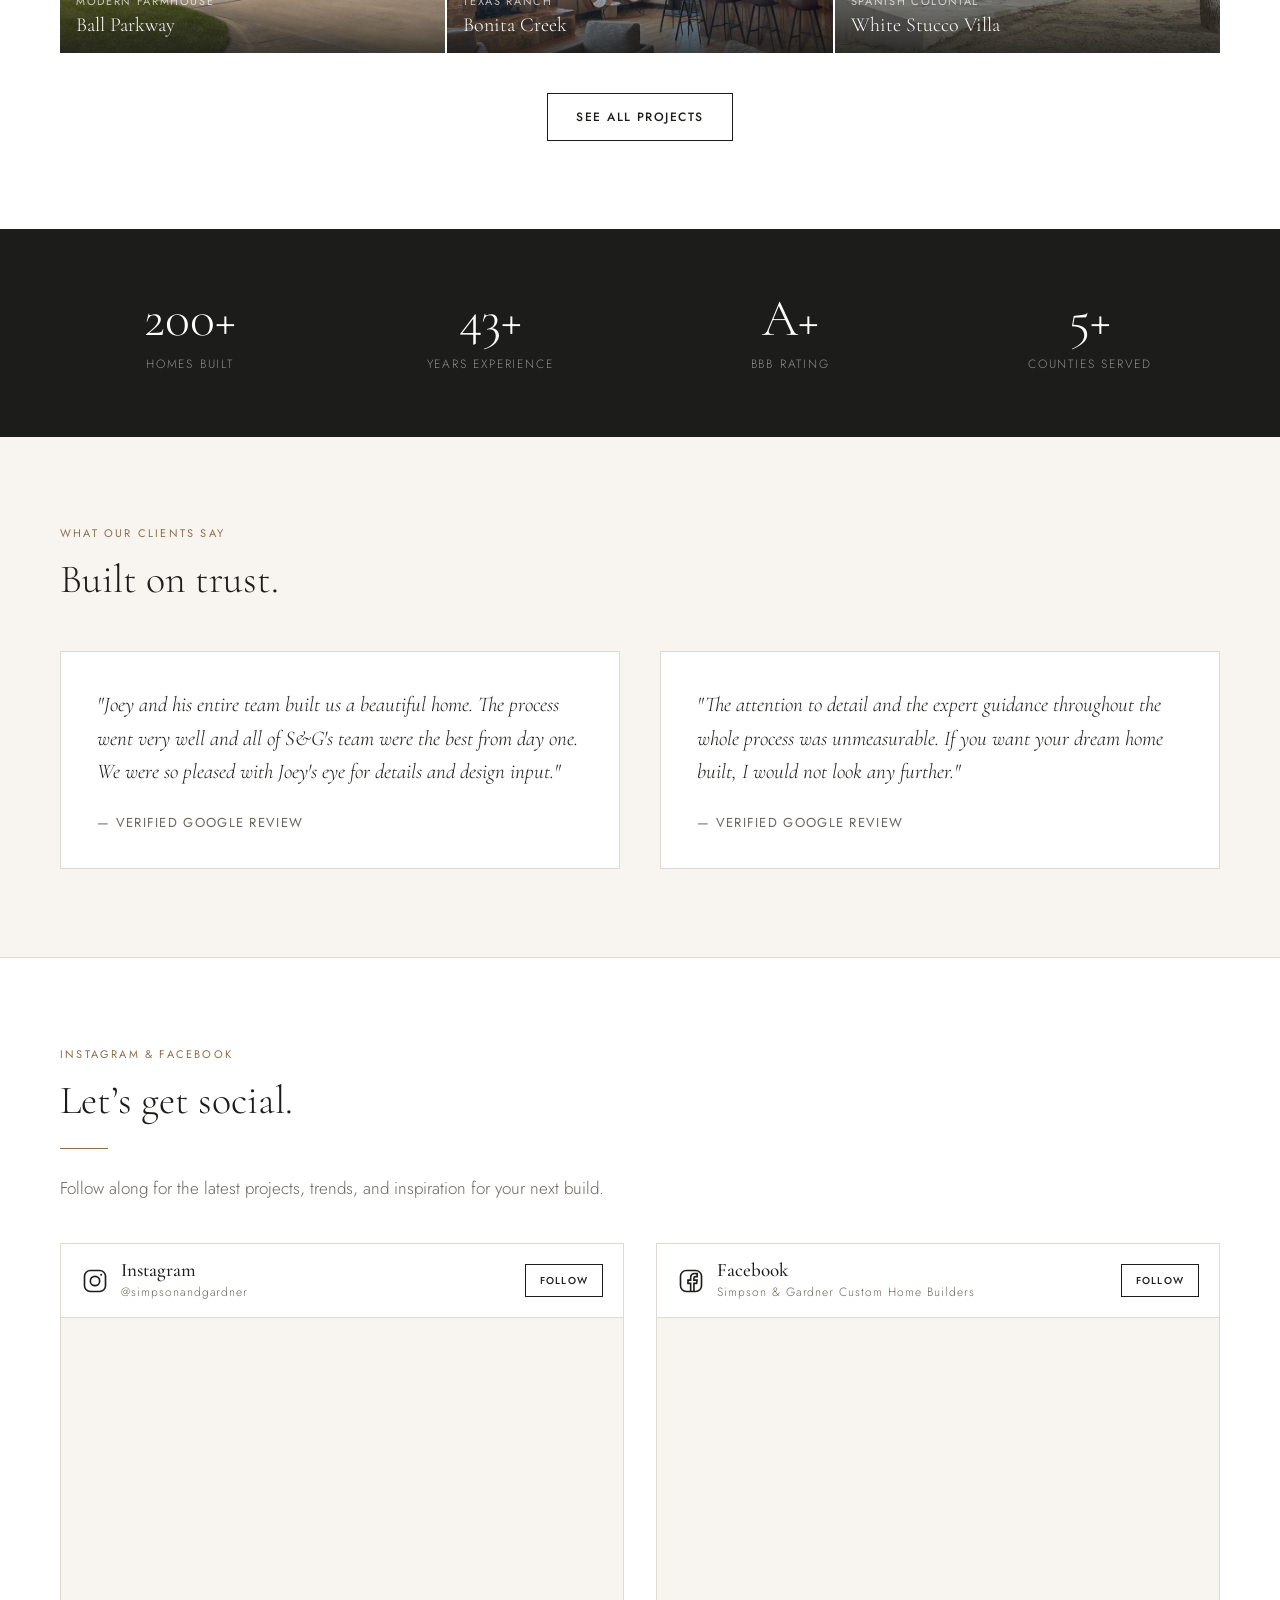
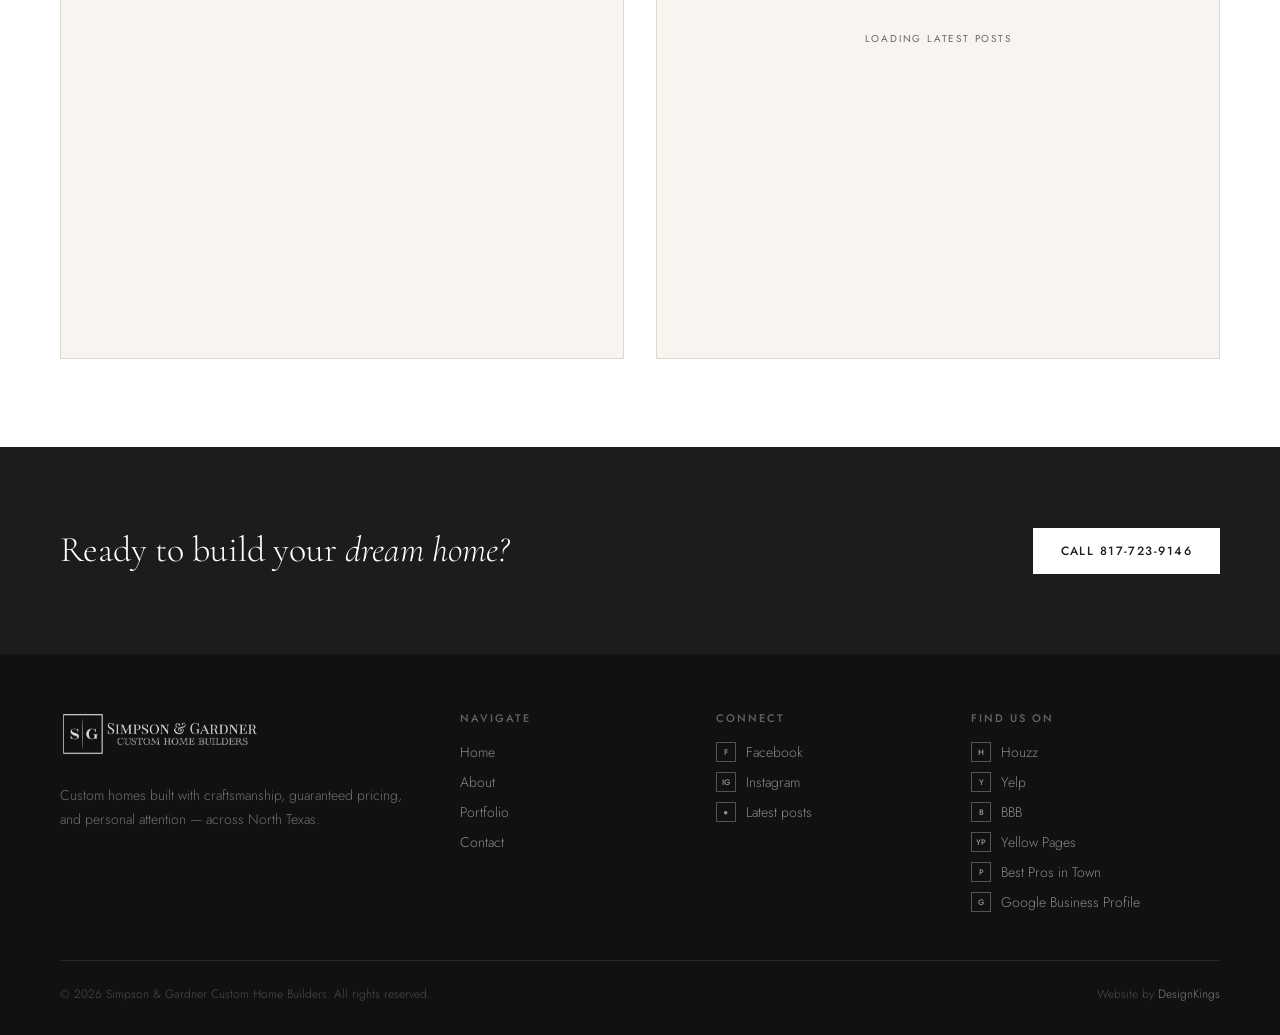
==== commit 919562dd: "Drop Decatur from hero eyebrow" ====
--- a/index.html
+++ b/index.html
@@ -32,7 +32,7 @@
   <img class="hero-img" src="assets/img/img-617cf5c283.jpg" alt="Simpson &amp; Gardner custom home at dusk">
   <div class="hero-overlay"></div>
   <div class="hero-content">
-    <div class="hero-eyebrow">Custom Home Builders — Decatur &amp; North Texas</div>
+    <div class="hero-eyebrow">Custom Home Builders — North Texas</div>
     <h1 class="hero-title">Built to last.<br><em>Designed to impress.</em></h1>
     <div class="hero-btns">
       <a href="portfolio.html" class="btn-primary">View Our Work</a>
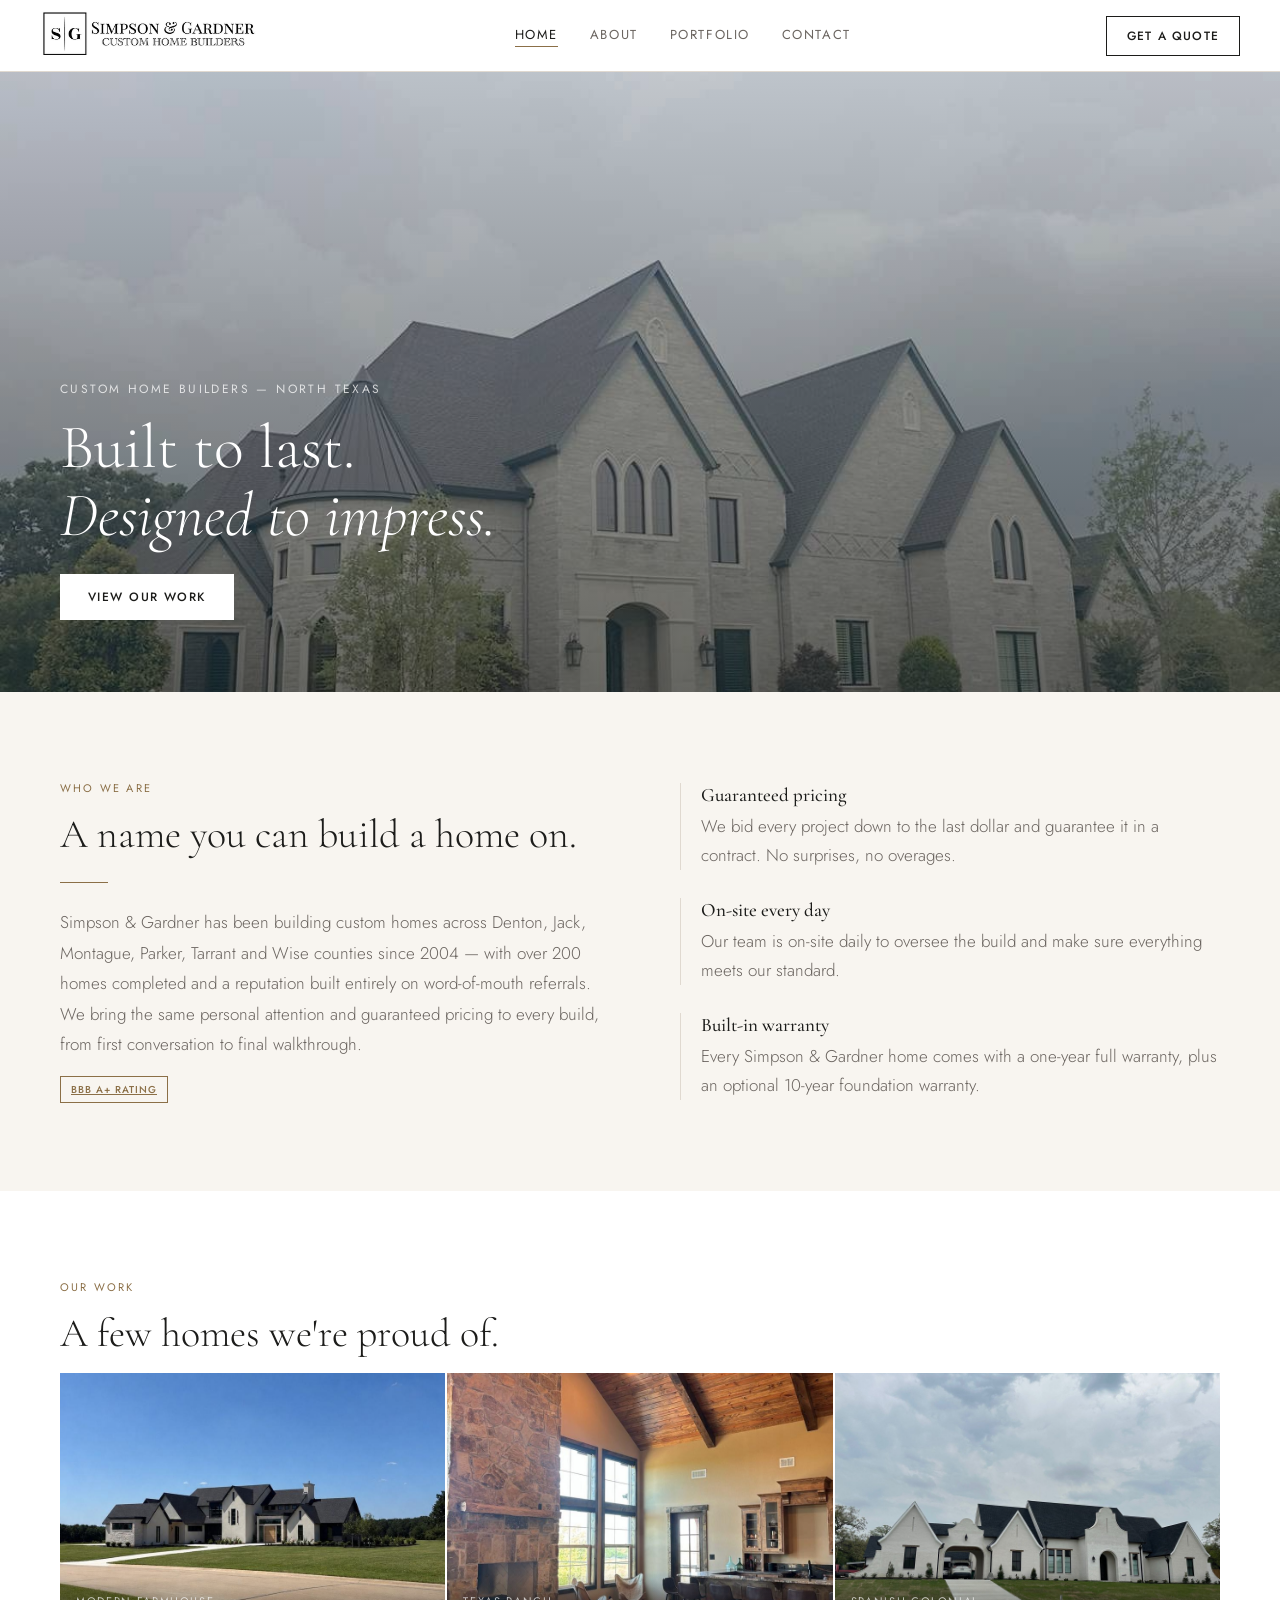
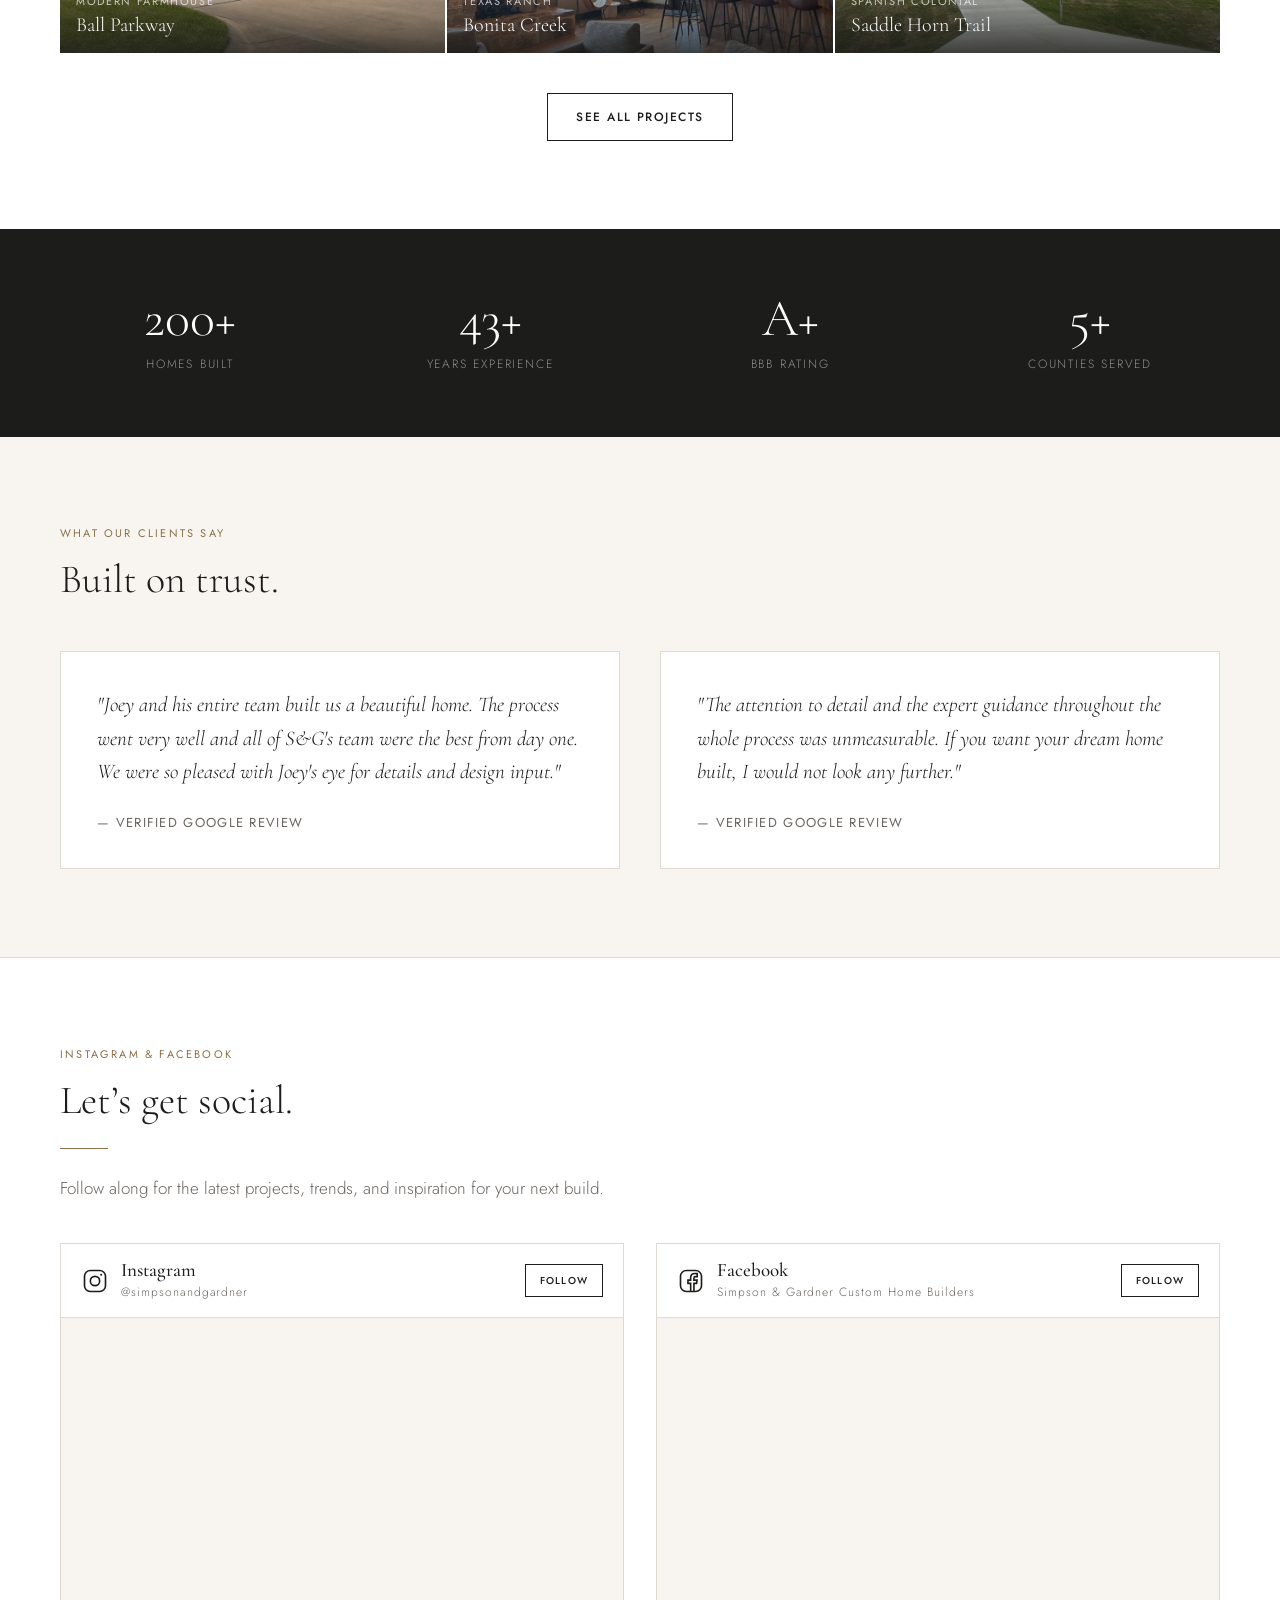
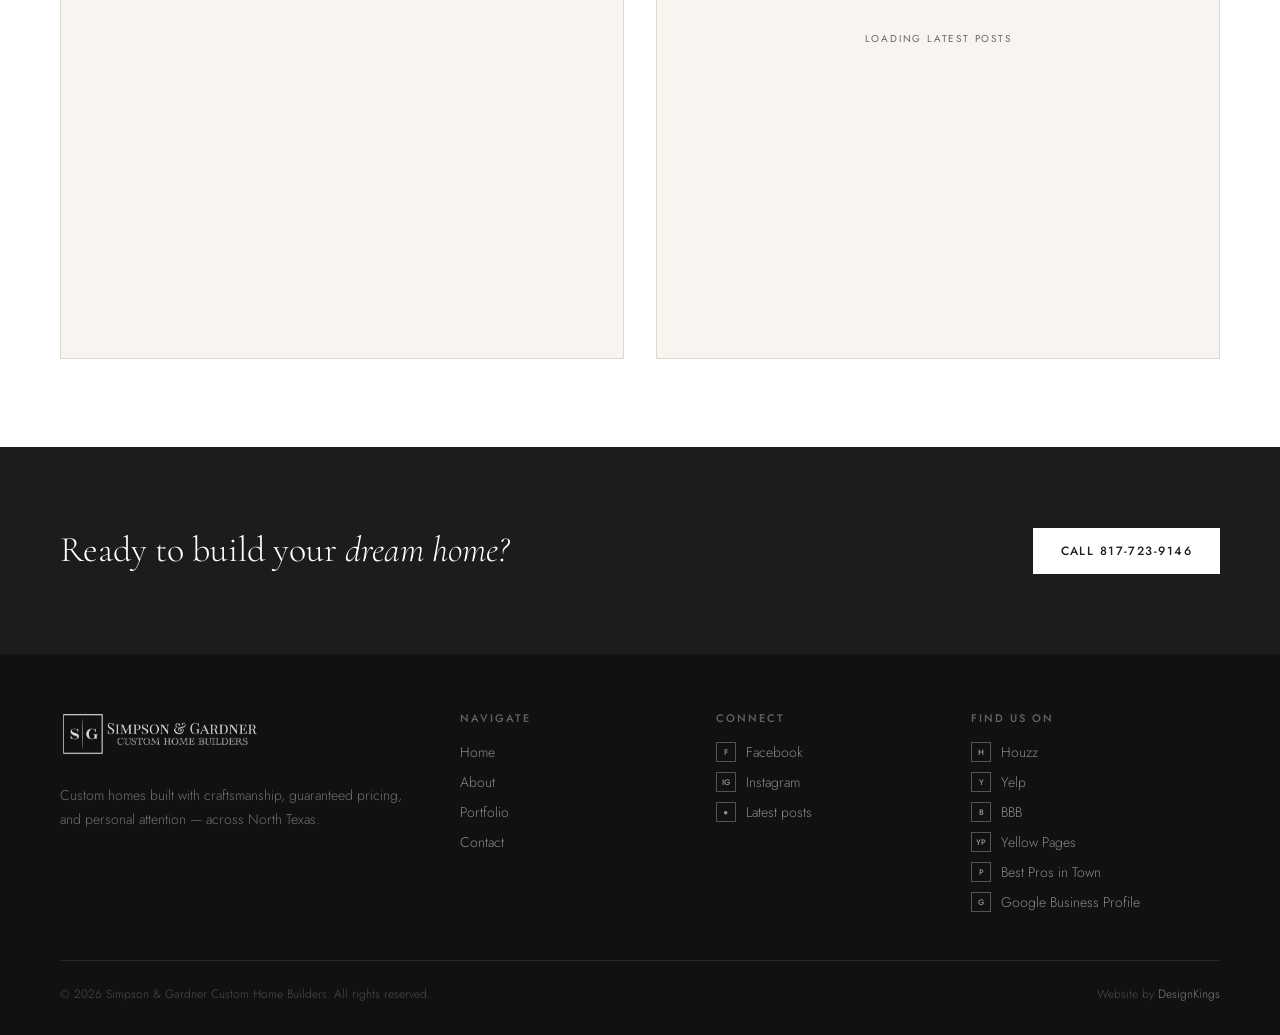
==== commit ae6cfd64: "Add files via upload Portfolio label fixes and five new homes." ====
--- a/index.html
+++ b/index.html
@@ -17,7 +17,7 @@
 <meta name="twitter:description" content="Custom home builders serving Decatur, Bridgeport, Azle, Springtown, Weatherford, Fort Worth and Denton. Guaranteed pricing and a builder warranty.">
 <meta name="twitter:image" content="https://design-kings.github.io/simpson-gardner-website/assets/img/img-617cf5c283.jpg">
 <link href="https://fonts.googleapis.com/css2?family=Cormorant+Garamond:ital,wght@0,300;0,400;0,500;0,600;1,300;1,400&family=Jost:wght@300;400;500&display=swap" rel="stylesheet">
-<link rel="stylesheet" href="assets/site.css?v=7">
+<link rel="stylesheet" href="assets/site.css?v=8">
 </head>
 <body>
 
@@ -73,7 +73,7 @@
   <div class="portfolio-grid" style="grid-template-columns:repeat(3,1fr);">
     <a class="portfolio-card" href="portfolio.html#project-ball-parkway" style="display:block;"><img src="assets/img/img-491edc12b0.jpg" alt="Ball Parkway modern farmhouse custom home"><div class="portfolio-card-info"><div class="portfolio-card-style">Modern Farmhouse</div><div class="portfolio-card-name">Ball Parkway</div></div></a>
     <a class="portfolio-card" href="portfolio.html#project-bonita-creek" style="display:block;"><img src="assets/img/img-40406f1c66.jpg" alt="Bonita Creek Texas ranch custom home"><div class="portfolio-card-info"><div class="portfolio-card-style">Texas Ranch</div><div class="portfolio-card-name">Bonita Creek</div></div></a>
-    <div class="portfolio-card"><img src="assets/img/img-ed6352400d.jpg" alt="Spanish Colonial custom home"><div class="portfolio-card-info"><div class="portfolio-card-style">Spanish Colonial</div><div class="portfolio-card-name">White Stucco Villa</div></div></div>
+    <a class="portfolio-card" href="portfolio.html#project-saddle-horn-trail"><img src="assets/img/projects/saddle-horn-trail/saddle-horn-trail-01-exterior.jpg" alt="Saddle Horn Trail Spanish Colonial custom home" loading="lazy" decoding="async" width="1600" height="1200"><div class="portfolio-card-info"><div class="portfolio-card-style">Spanish Colonial</div><div class="portfolio-card-name">Saddle Horn Trail</div></div></a>
   </div>
 </div>
 
@@ -178,6 +178,6 @@
   <button class="lb-btn lb-next" id="lb-next" aria-label="Next">&rsaquo;</button>
   <div class="lb-cap" id="lb-cap"></div>
 </div>
-<script src="assets/site.js?v=7"></script>
+<script src="assets/site.js?v=8"></script>
 </body>
 </html>
--- a/assets/site.css
+++ b/assets/site.css
@@ -329,3 +329,10 @@
 
 /* keep hyphenated compounds from breaking across lines */
 .nb{white-space:nowrap;}
+
+/* --- Nov 2 2026: featured cards follow the filter tabs; seven featured homes --- */
+a.portfolio-card{display:block;}
+.featured-grid .portfolio-card.span-2{grid-column:span 2;}
+.portfolio-grid.more{grid-template-columns:repeat(2,1fr);}
+@media(max-width:768px){.featured-grid .portfolio-card.span-2{grid-column:auto;}}
+@media(max-width:480px){.portfolio-grid.more{grid-template-columns:1fr;}}
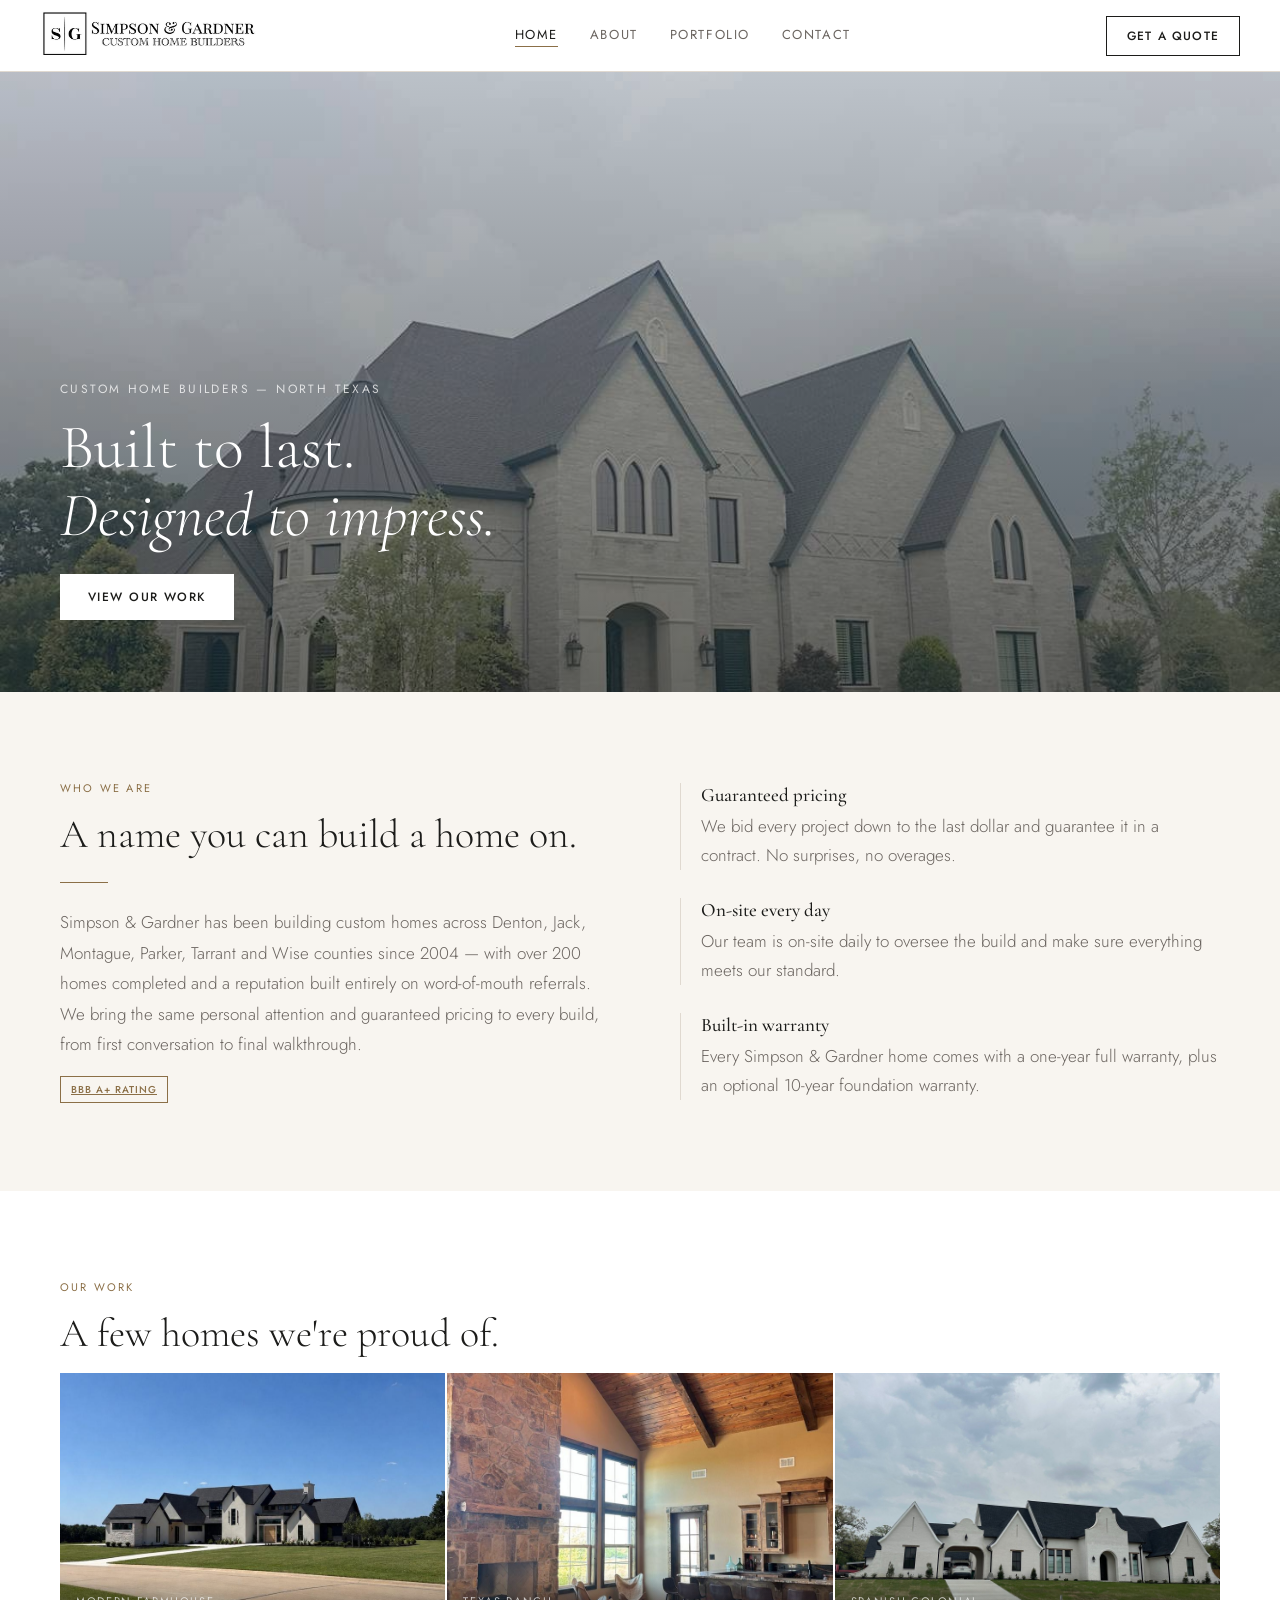
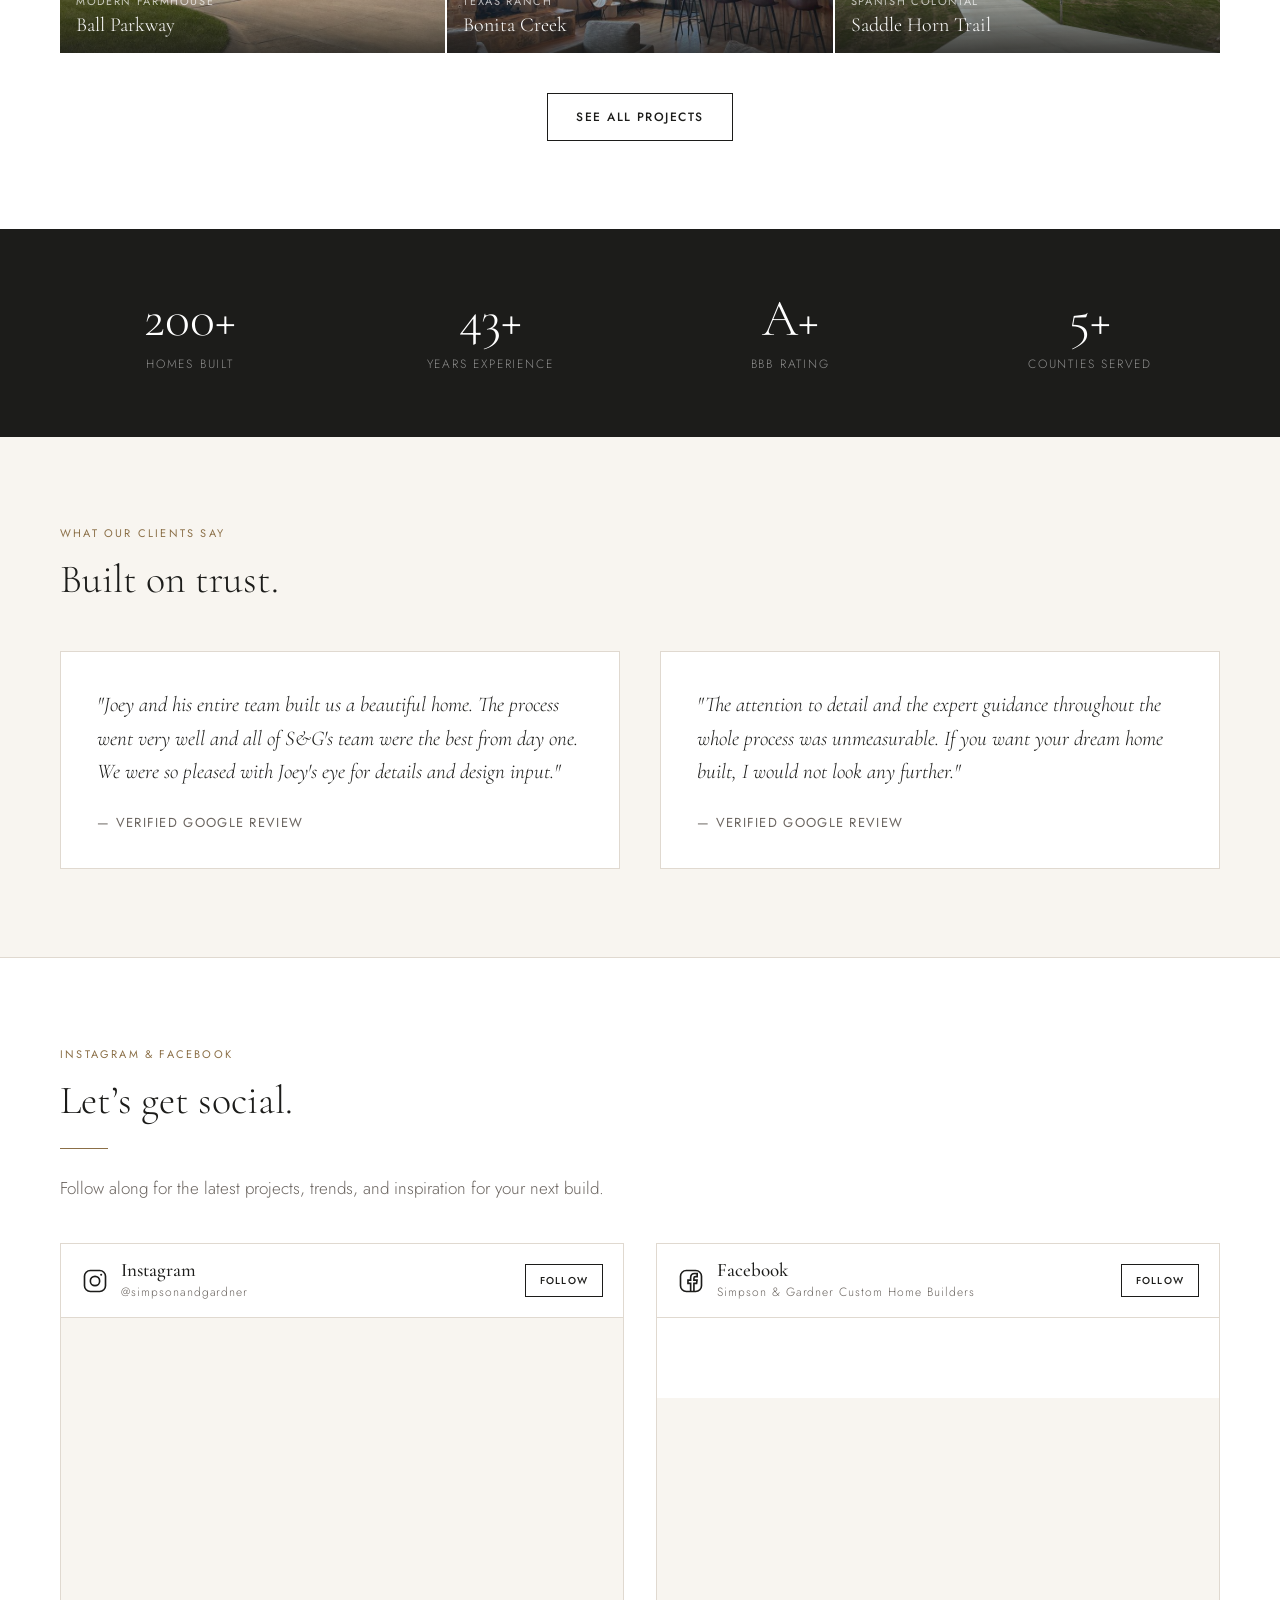
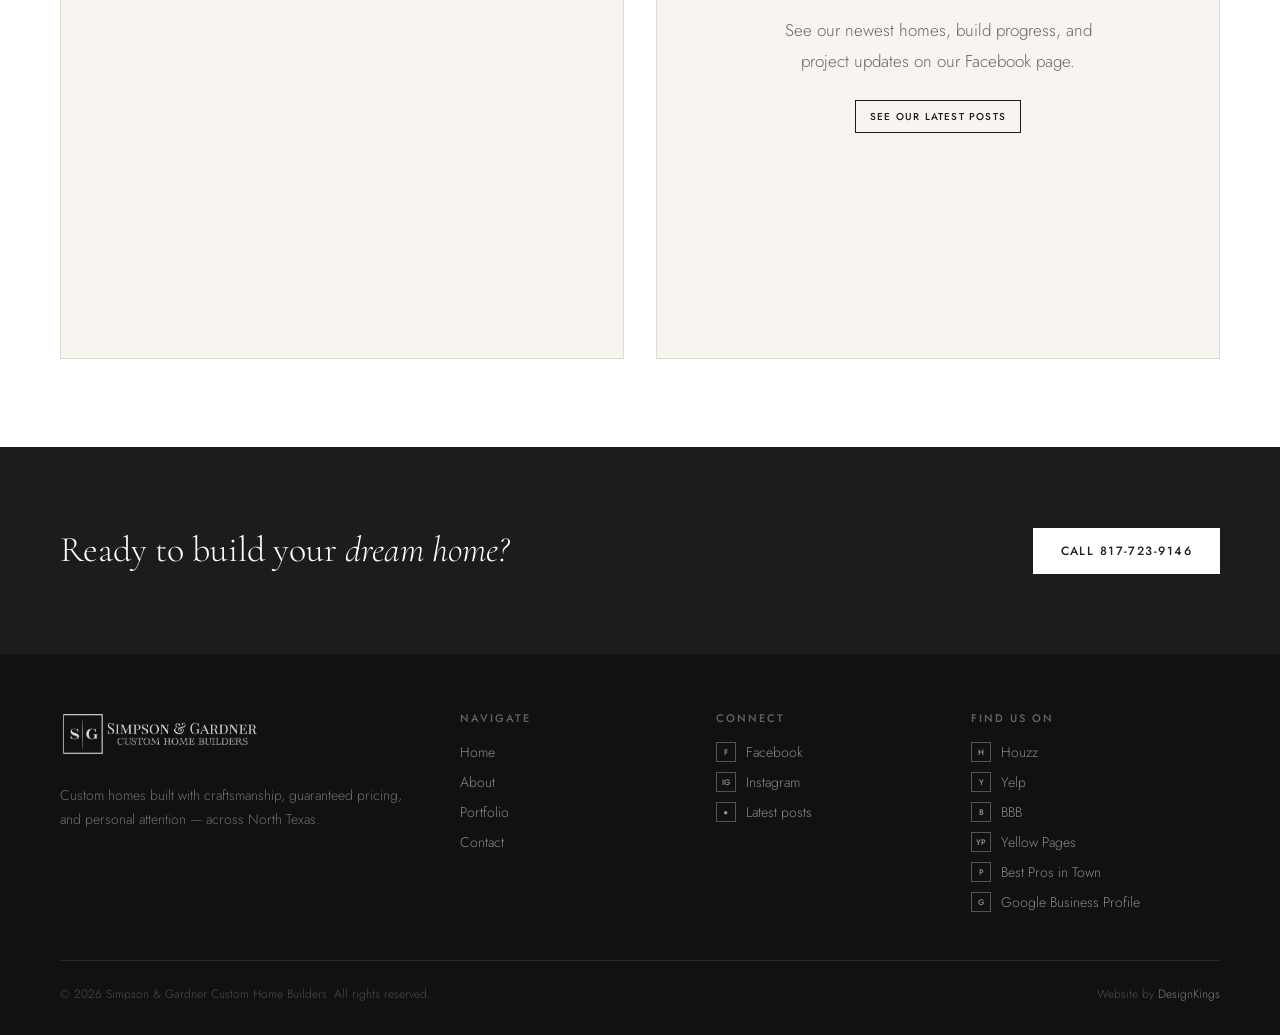
==== commit 552f55ba: "Add files via upload Replace blank Facebook feed with a link to the page." ====
--- a/index.html
+++ b/index.html
@@ -127,7 +127,16 @@
         <div class="feed-id"><svg class="feed-icon" viewBox="0 0 24 24" fill="none" stroke="currentColor" stroke-width="1.4" aria-hidden="true"><rect x="3" y="3" width="18" height="18" rx="5"/><path d="M14.5 21v-7h2.3l.4-2.8h-2.7V9.6c0-.8.3-1.4 1.4-1.4h1.4V5.7c-.3 0-1.1-.1-2.1-.1-2.1 0-3.5 1.3-3.5 3.6v2h-2.3V14h2.3v7"/></svg><div><div class="feed-name">Facebook</div><div class="feed-handle">Simpson &amp; Gardner Custom Home Builders</div></div></div>
         <a class="feed-follow" href="https://www.facebook.com/100084759589342" target="_blank" rel="noopener">Follow</a>
       </div>
-      <div class="feed-body"><div class="feed-wait">Loading latest posts</div><iframe src="https://www.facebook.com/plugins/page.php?href=https%3A%2F%2Fwww.facebook.com%2F100084759589342&tabs=timeline&width=500&height=640&small_header=true&adapt_container_width=true&hide_cover=false&show_facepile=false&lazy=true" title="Simpson &amp; Gardner on Facebook" loading="lazy" allowfullscreen="true" allow="autoplay; clipboard-write; encrypted-media; picture-in-picture; web-share" scrolling="no"></iframe></div>
+      <!-- Nov 2 2026: Meta's Page Plugin will not draw the post timeline for this Page (it is on Facebook's newer
+           profile-style Pages, facebook.com/people/...), so only the page header strip is embedded and the
+           posts are one tap away. To show live posts here, see docs/instagram-feed.md for the same pattern. -->
+      <div class="feed-body" style="display:flex;flex-direction:column;flex:1;">
+        <iframe src="https://www.facebook.com/plugins/page.php?href=https%3A%2F%2Fwww.facebook.com%2F100084759589342&tabs=&width=500&height=80&small_header=true&adapt_container_width=true&hide_cover=true&show_facepile=false" title="Simpson &amp; Gardner on Facebook" style="height:80px;background:#fff;" loading="lazy" allowfullscreen="true" allow="autoplay; clipboard-write; encrypted-media; picture-in-picture; web-share" scrolling="no"></iframe>
+        <div style="flex:1;display:flex;flex-direction:column;align-items:center;justify-content:center;text-align:center;gap:24px;padding:48px 28px 56px;">
+          <p class="section-body" style="margin:0;max-width:340px;">See our newest homes, build progress, and project updates on our Facebook page.</p>
+          <a class="feed-follow" href="https://www.facebook.com/100084759589342" target="_blank" rel="noopener">See our latest posts</a>
+        </div>
+      </div>
     </div>
   </div>
 </section>
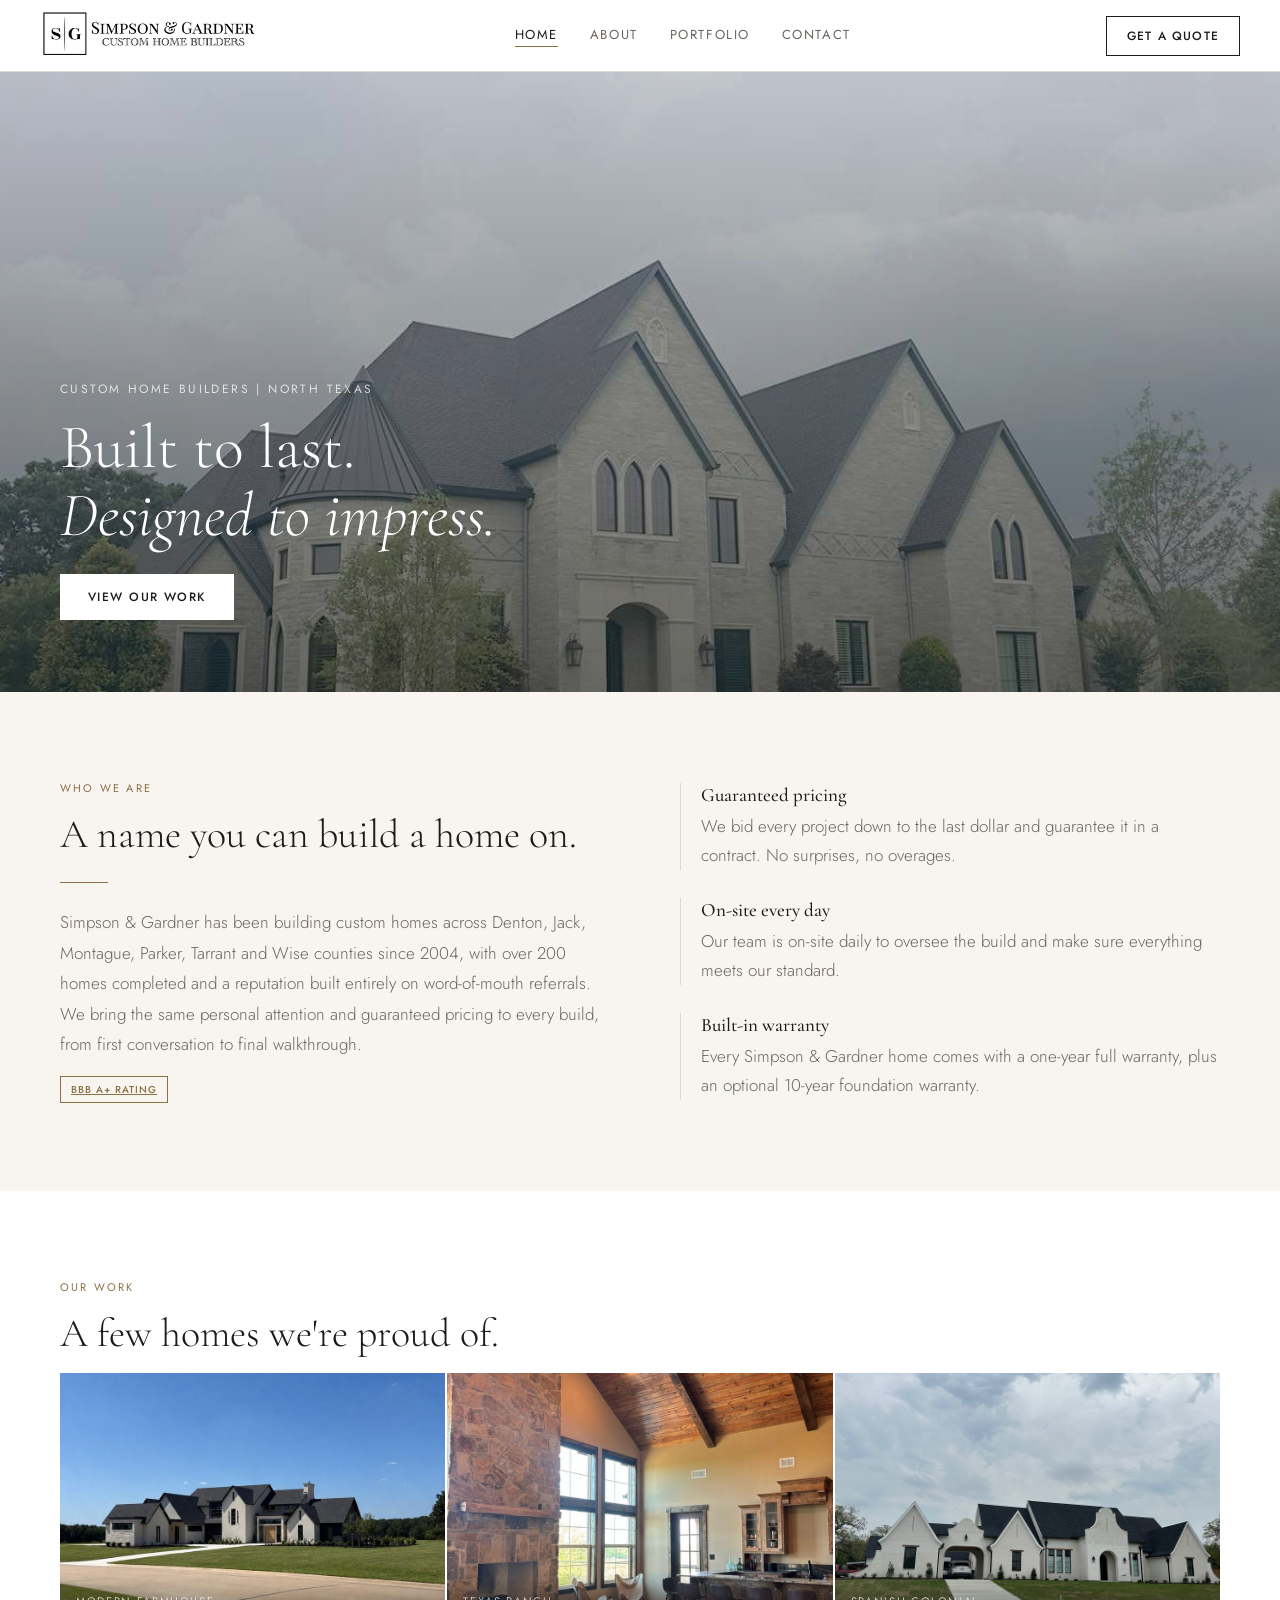
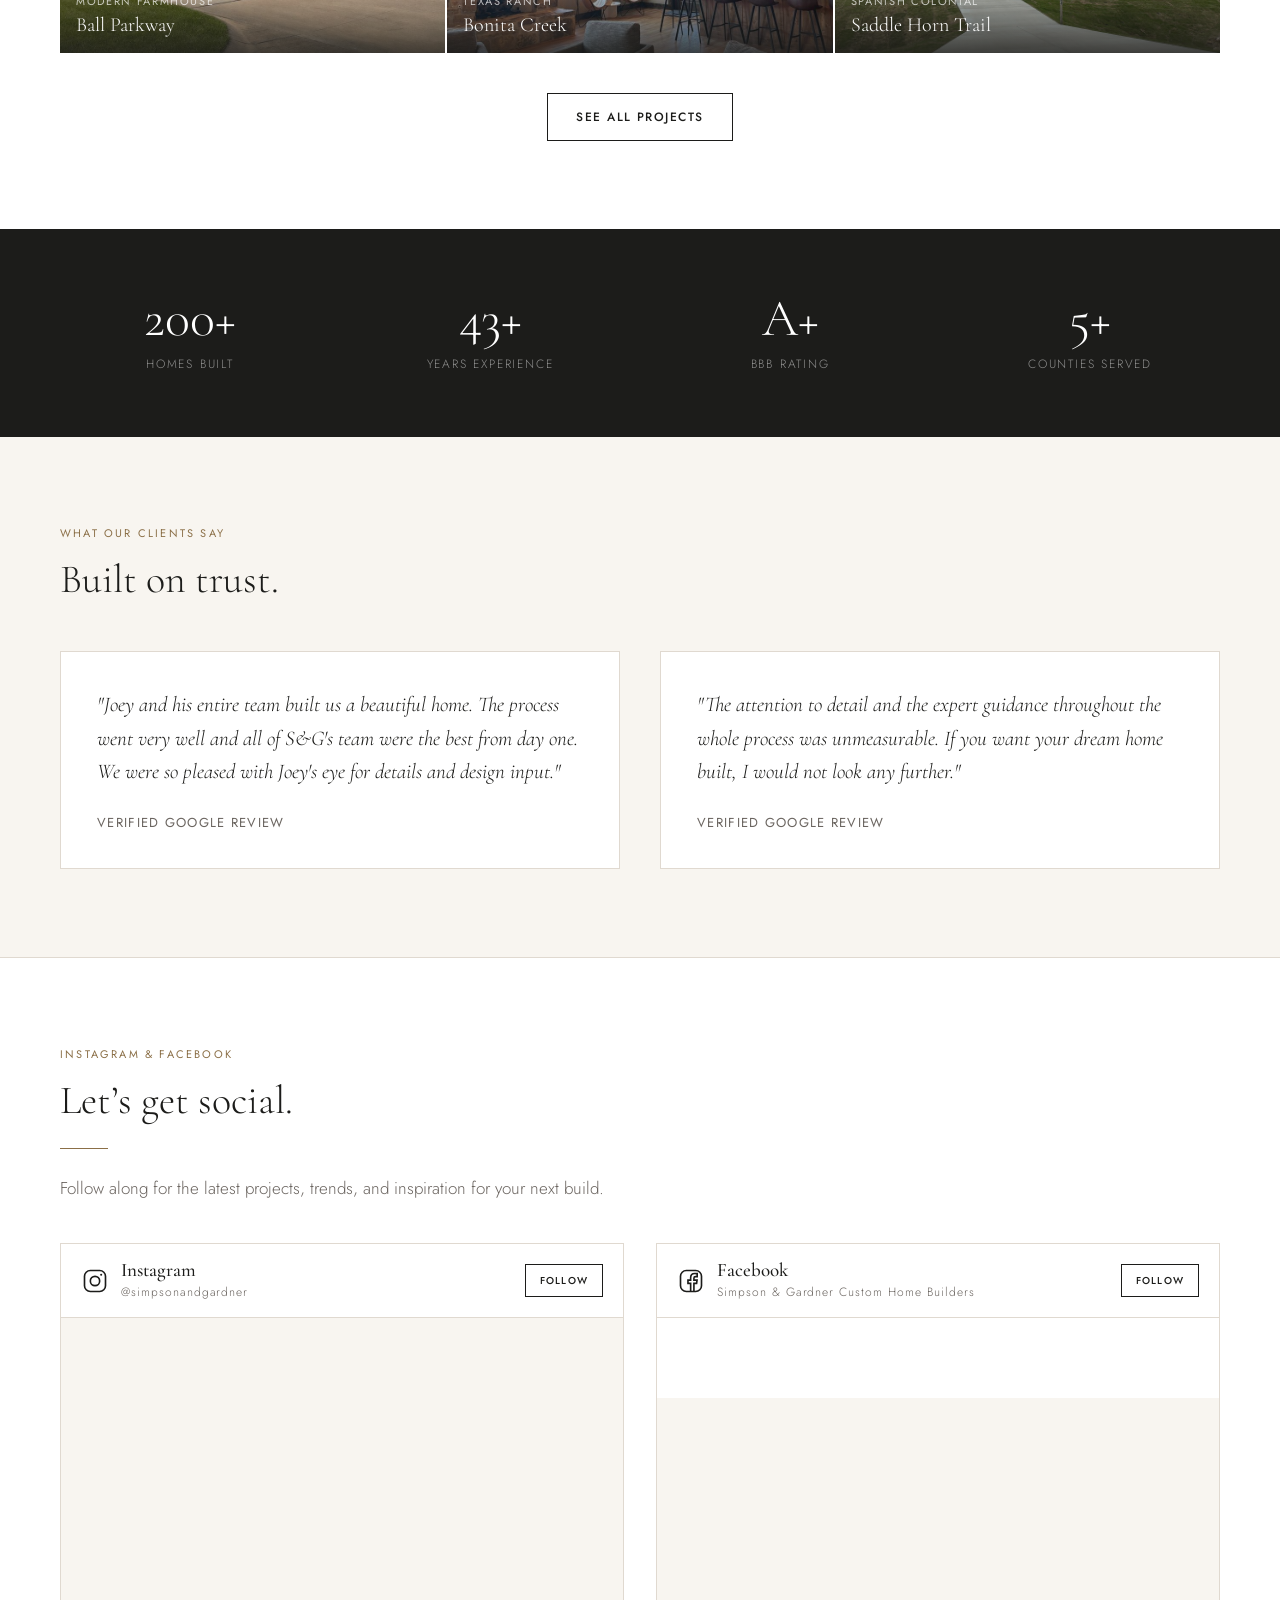
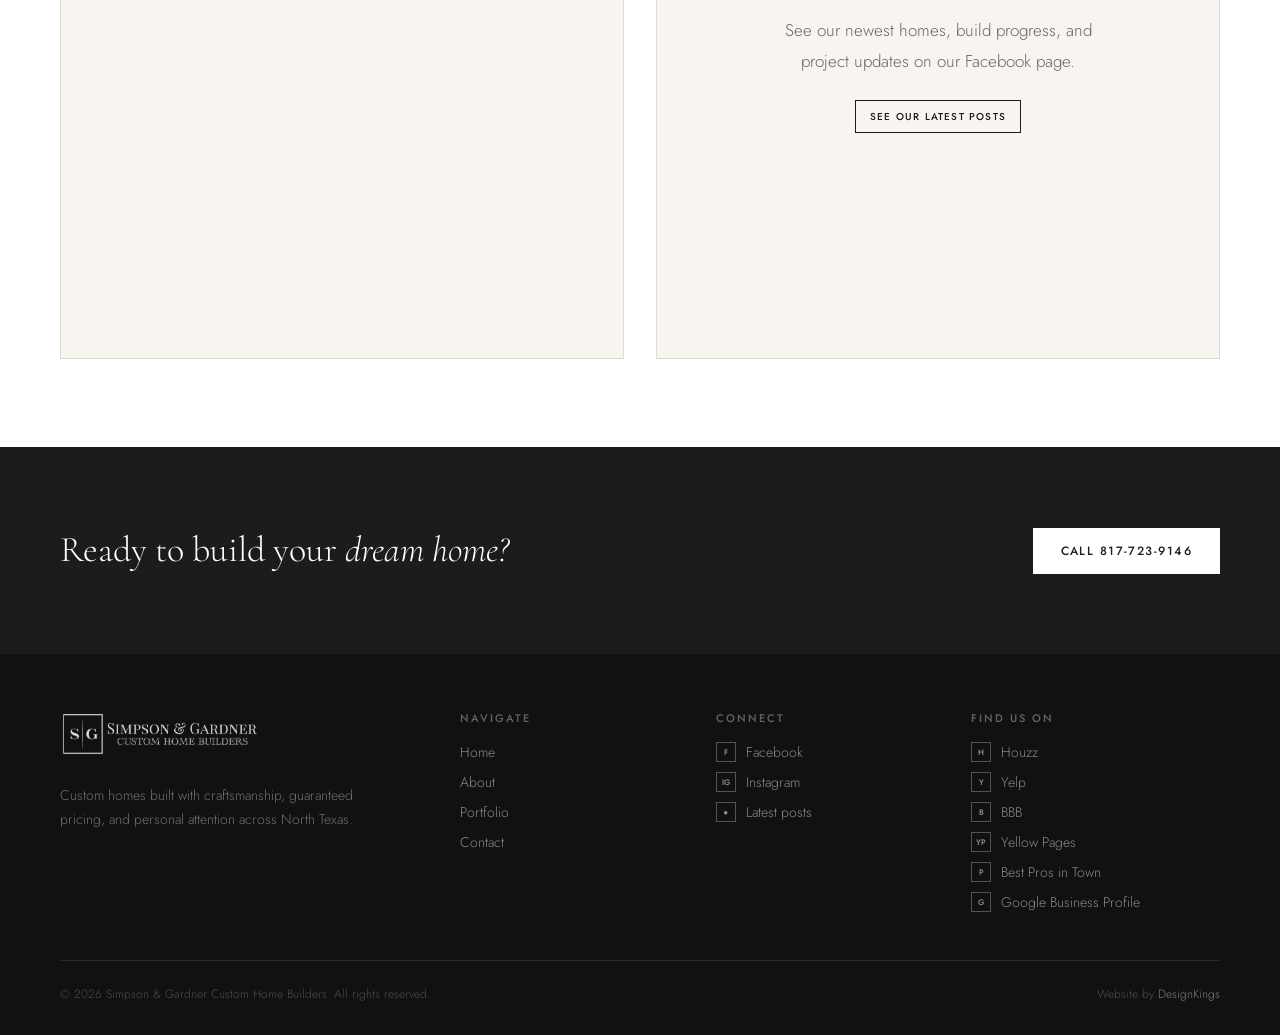
==== commit b82aec98: "Add files via upload Footer spacing and copy cleanup, removal of em dashes." ====
--- a/index.html
+++ b/index.html
@@ -32,7 +32,7 @@
   <img class="hero-img" src="assets/img/img-617cf5c283.jpg" alt="Simpson &amp; Gardner custom home at dusk">
   <div class="hero-overlay"></div>
   <div class="hero-content">
-    <div class="hero-eyebrow">Custom Home Builders — North Texas</div>
+    <div class="hero-eyebrow">Custom Home Builders | North Texas</div>
     <h1 class="hero-title">Built to last.<br><em>Designed to impress.</em></h1>
     <div class="hero-btns">
       <a href="portfolio.html" class="btn-primary">View Our Work</a>
@@ -45,7 +45,7 @@
     <div class="section-eyebrow">Who we are</div>
     <h2 class="section-title">A name you can build a home on.</h2>
     <div class="rule"></div>
-    <p class="section-body">Simpson &amp; Gardner has been building custom homes across Denton, Jack, Montague, Parker, Tarrant and Wise counties since 2004 — with over 200 homes completed and a reputation built entirely on word-of-mouth referrals. We bring the same personal attention and guaranteed pricing to every build, from first conversation to final walkthrough.</p>
+    <p class="section-body">Simpson &amp; Gardner has been building custom homes across Denton, Jack, Montague, Parker, Tarrant and Wise counties since 2004, with over 200 homes completed and a reputation built entirely on word-of-mouth referrals. We bring the same personal attention and guaranteed pricing to every build, from first conversation to final walkthrough.</p>
     <a class="badge-bbb" href="https://www.bbb.org/us/tx/decatur/profile/home-builders/simpson-gardner-custom-home-builders-0825-133932407" target="_blank" rel="noopener">BBB A+ Rating</a>
   </div>
   <div class="intro-pillars">
@@ -94,11 +94,11 @@
   <div class="testimonial-grid">
     <div class="testimonial">
       <div class="testimonial-quote">"Joey and his entire team built us a beautiful home. The process went very well and all of S&amp;G's team were the best from day one. We were so pleased with Joey's eye for details and design input."</div>
-      <div class="testimonial-author">— Verified Google Review</div>
+      <div class="testimonial-author">Verified Google Review</div>
     </div>
     <div class="testimonial">
       <div class="testimonial-quote">"The attention to detail and the expert guidance throughout the whole process was unmeasurable. If you want your dream home built, I would not look any further."</div>
-      <div class="testimonial-author">— Verified Google Review</div>
+      <div class="testimonial-author">Verified Google Review</div>
     </div>
   </div>
 </section>
@@ -150,7 +150,7 @@
   <div class="footer-top">
     <div>
       <a class="footer-logo" href="index.html" aria-label="Simpson &amp; Gardner home"><img src="assets/img/img-5695853304.png" alt="Simpson &amp; Gardner"></a>
-      <p class="footer-tagline">Custom homes built with craftsmanship, guaranteed pricing,<br>and personal attention — across North Texas.</p>
+      <p class="footer-tagline" style="max-width:320px;text-wrap:balance;">Custom homes built with craftsmanship, guaranteed pricing, and personal attention across North Texas.</p>
     </div>
     <div>
       <div class="footer-col-title">Navigate</div>
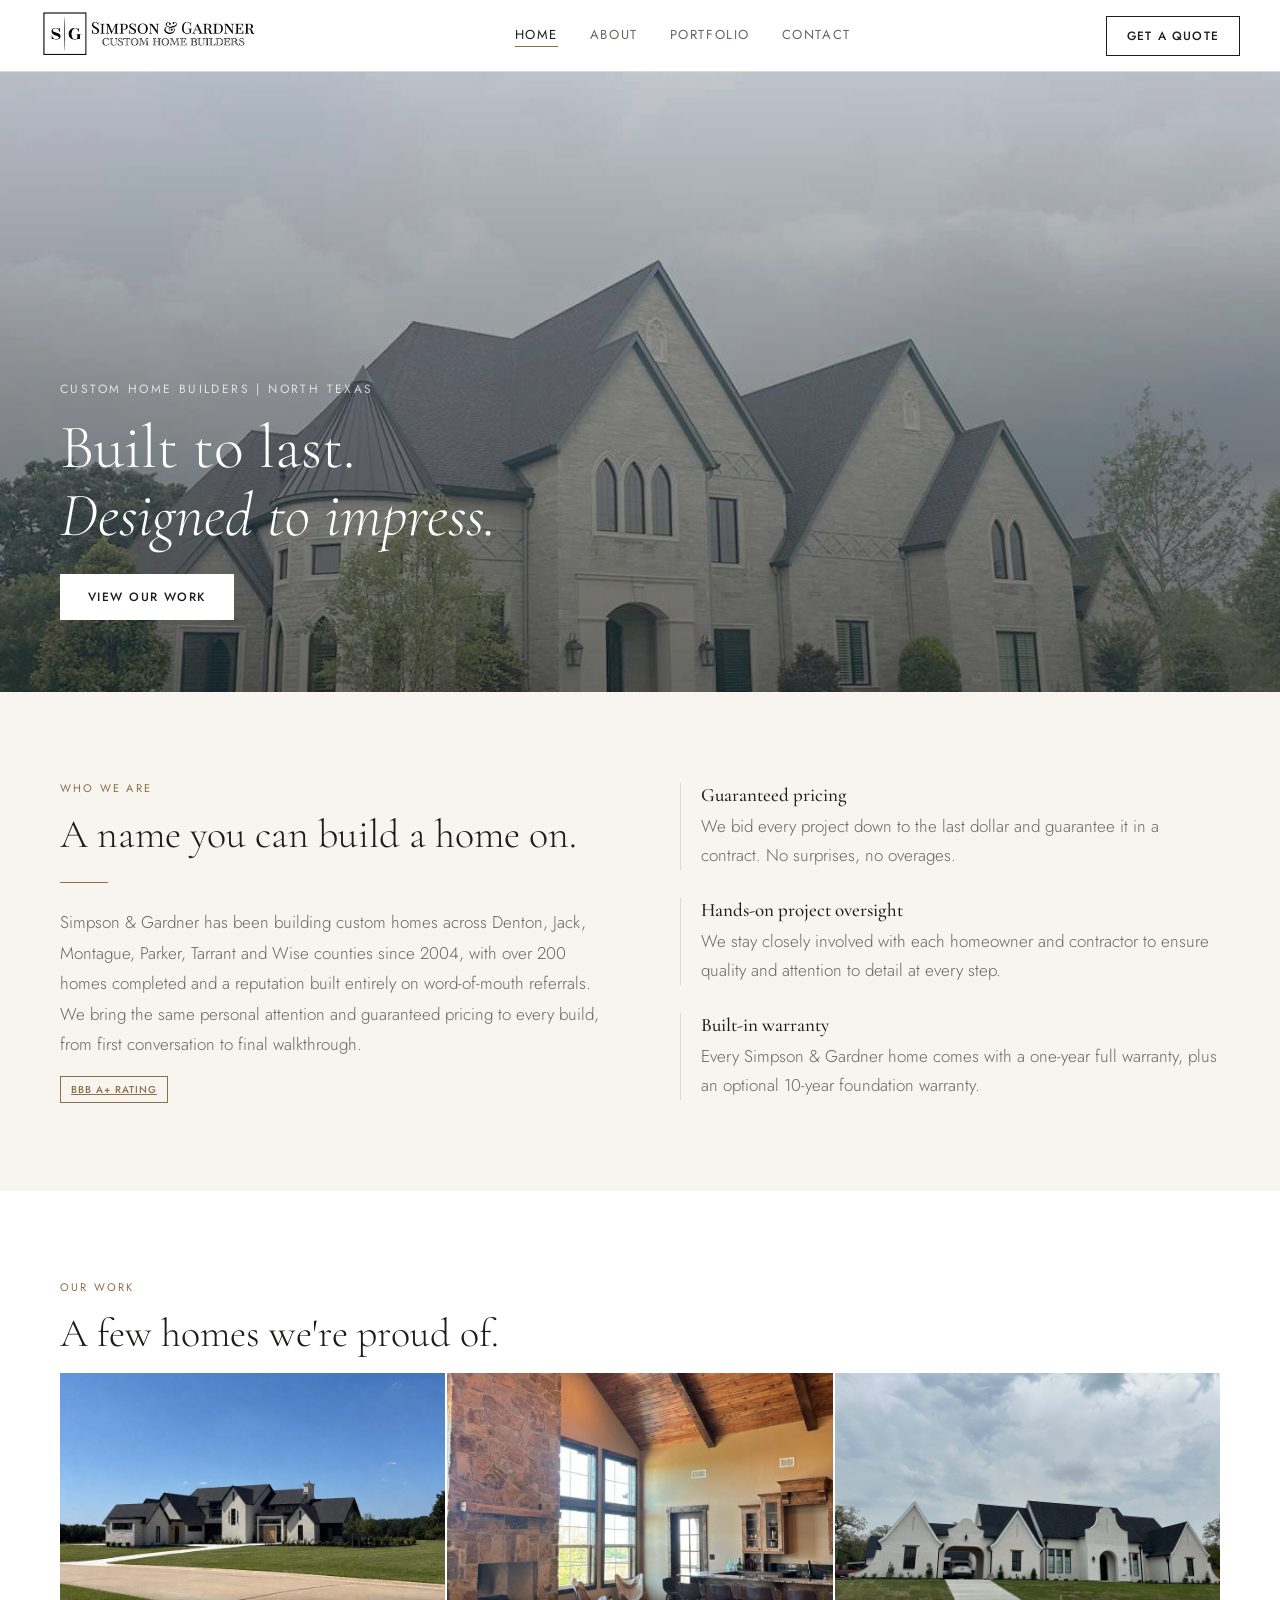
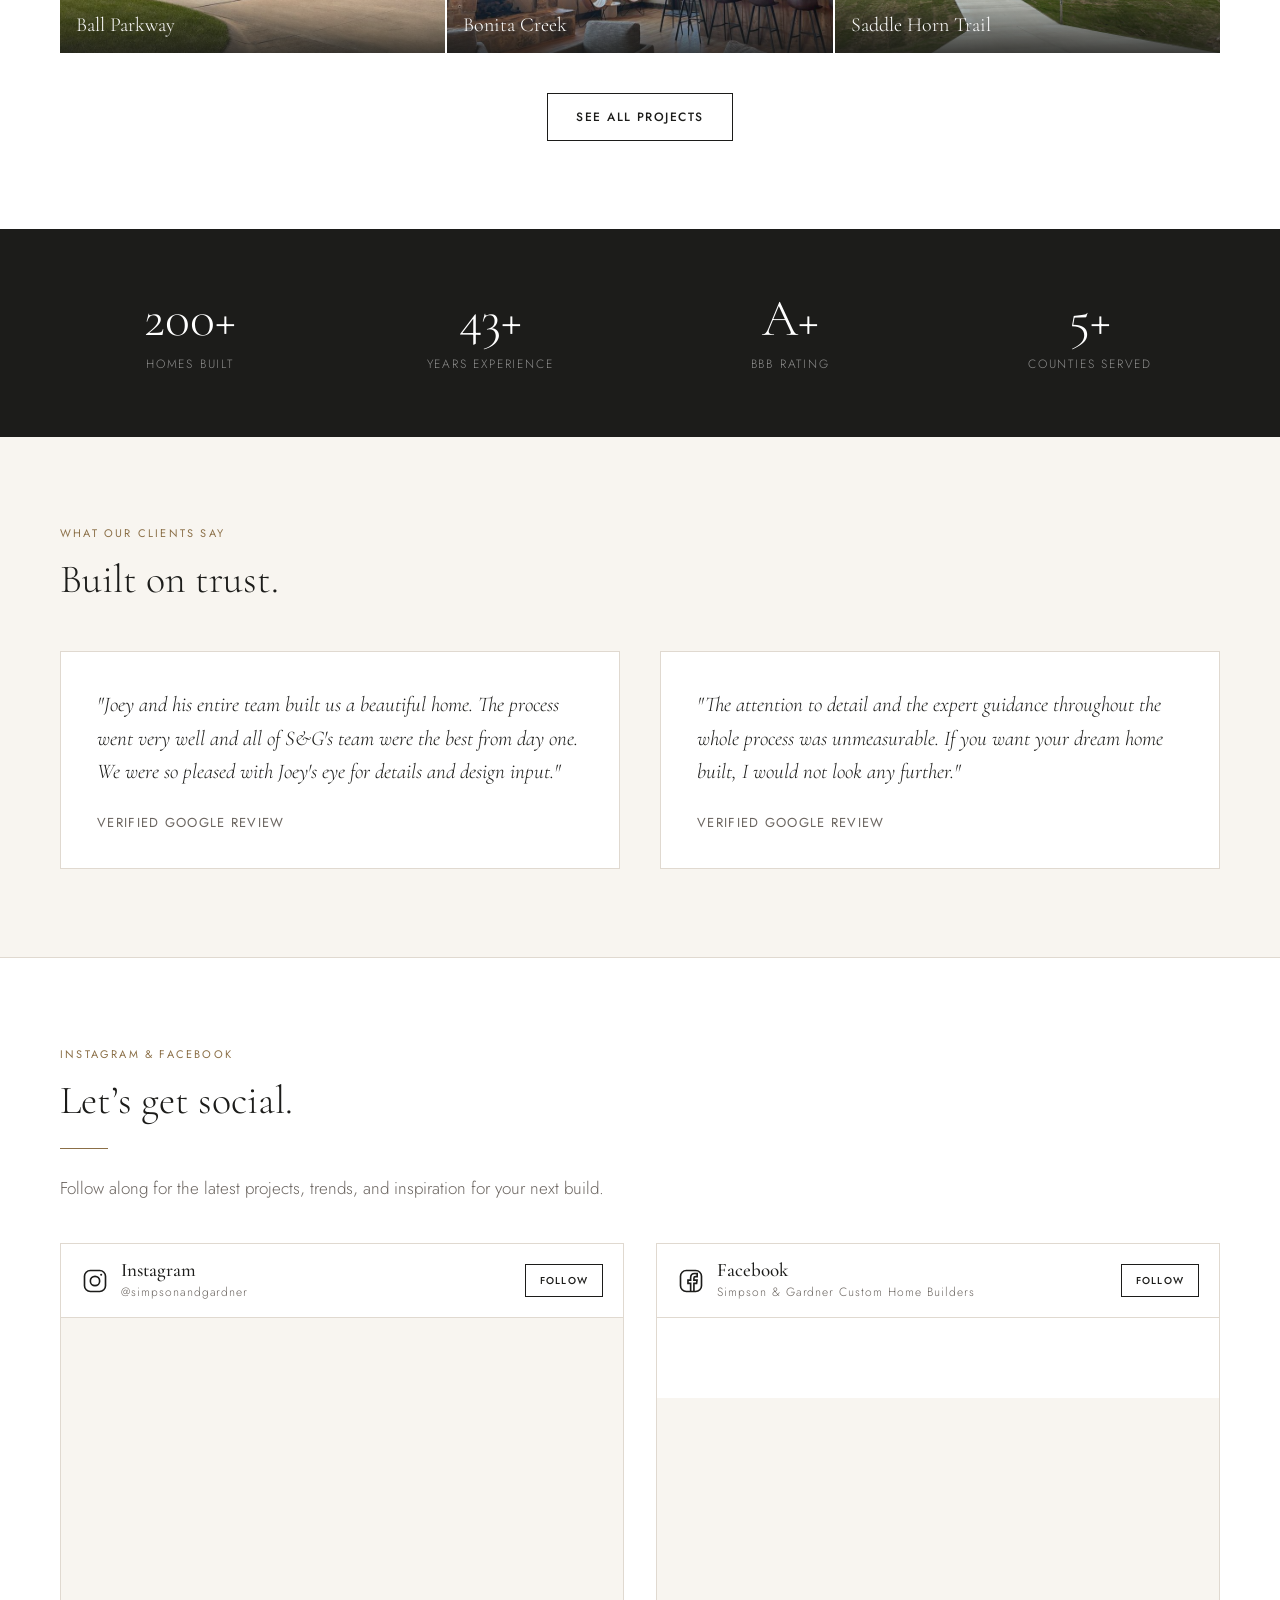
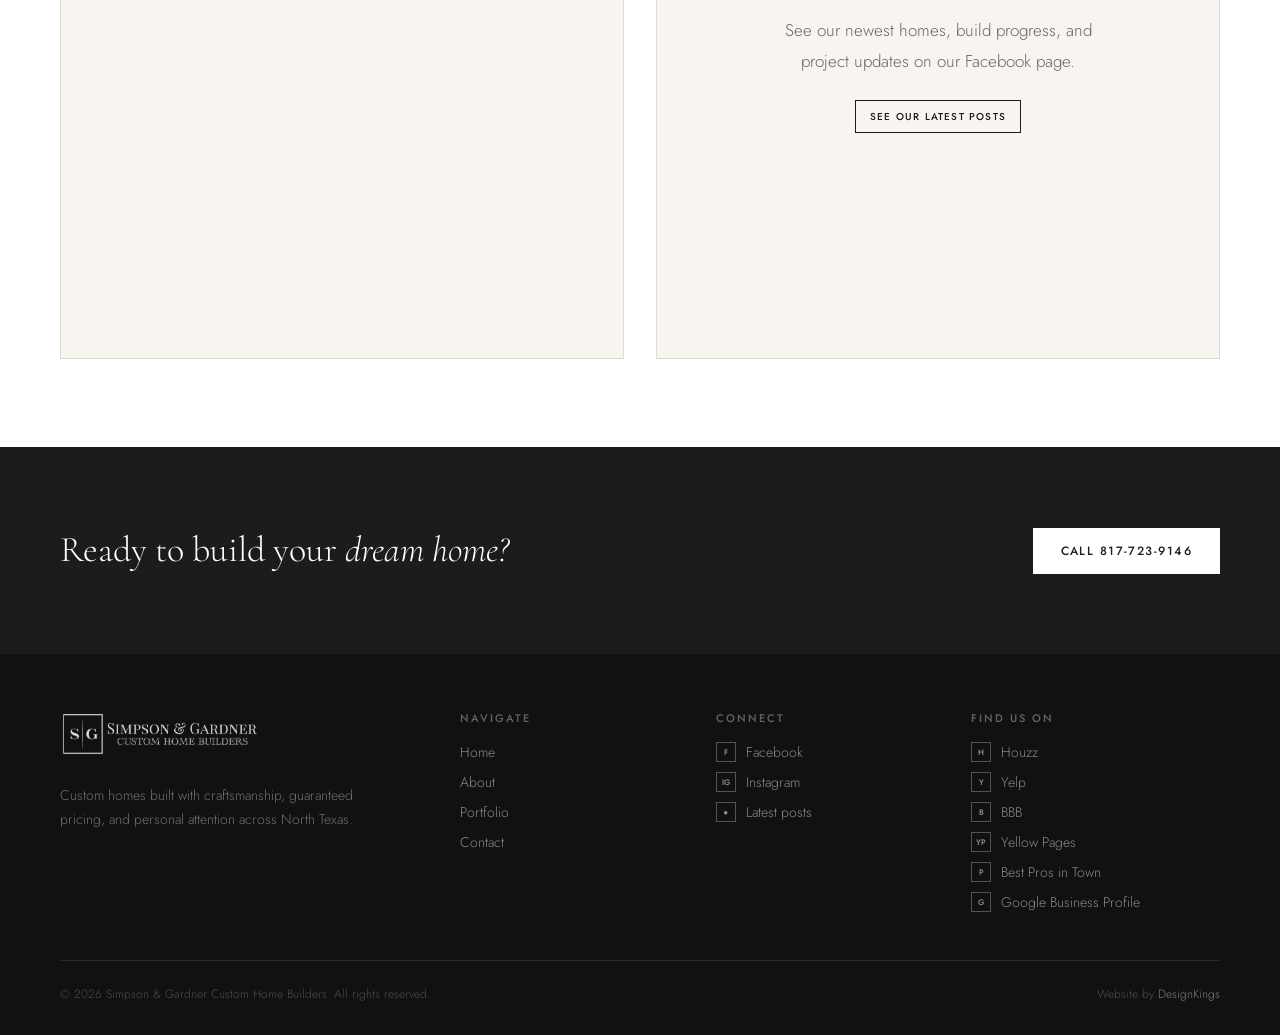
==== commit 09f1b6b7: "Add files via upload Remove house styles, add project oversight wording" ====
--- a/index.html
+++ b/index.html
@@ -54,8 +54,8 @@
       <div class="pillar-body">We bid every project down to the last dollar and guarantee it in a contract. No surprises, no overages.</div>
     </div>
     <div class="pillar">
-      <div class="pillar-title">On-site every day</div>
-      <div class="pillar-body">Our team is on-site daily to oversee the build and make sure everything meets our standard.</div>
+      <div class="pillar-title">Hands-on project oversight</div>
+      <div class="pillar-body">We stay closely involved with each homeowner and contractor to ensure quality and attention to detail at every step.</div>
     </div>
     <div class="pillar">
       <div class="pillar-title">Built-in warranty</div>
@@ -71,9 +71,9 @@
 
 <div style="margin:0 60px;">
   <div class="portfolio-grid" style="grid-template-columns:repeat(3,1fr);">
-    <a class="portfolio-card" href="portfolio.html#project-ball-parkway" style="display:block;"><img src="assets/img/img-491edc12b0.jpg" alt="Ball Parkway modern farmhouse custom home"><div class="portfolio-card-info"><div class="portfolio-card-style">Modern Farmhouse</div><div class="portfolio-card-name">Ball Parkway</div></div></a>
-    <a class="portfolio-card" href="portfolio.html#project-bonita-creek" style="display:block;"><img src="assets/img/img-40406f1c66.jpg" alt="Bonita Creek Texas ranch custom home"><div class="portfolio-card-info"><div class="portfolio-card-style">Texas Ranch</div><div class="portfolio-card-name">Bonita Creek</div></div></a>
-    <a class="portfolio-card" href="portfolio.html#project-saddle-horn-trail"><img src="assets/img/projects/saddle-horn-trail/saddle-horn-trail-01-exterior.jpg" alt="Saddle Horn Trail Spanish Colonial custom home" loading="lazy" decoding="async" width="1600" height="1200"><div class="portfolio-card-info"><div class="portfolio-card-style">Spanish Colonial</div><div class="portfolio-card-name">Saddle Horn Trail</div></div></a>
+    <a class="portfolio-card" href="portfolio.html#project-ball-parkway" style="display:block;"><img src="assets/img/img-491edc12b0.jpg" alt="Ball Parkway modern farmhouse custom home"><div class="portfolio-card-info"><div class="portfolio-card-name">Ball Parkway</div></div></a>
+    <a class="portfolio-card" href="portfolio.html#project-bonita-creek" style="display:block;"><img src="assets/img/img-40406f1c66.jpg" alt="Bonita Creek Texas ranch custom home"><div class="portfolio-card-info"><div class="portfolio-card-name">Bonita Creek</div></div></a>
+    <a class="portfolio-card" href="portfolio.html#project-saddle-horn-trail"><img src="assets/img/projects/saddle-horn-trail/saddle-horn-trail-01-exterior.jpg" alt="Saddle Horn Trail Spanish Colonial custom home" loading="lazy" decoding="async" width="1600" height="1200"><div class="portfolio-card-info"><div class="portfolio-card-name">Saddle Horn Trail</div></div></a>
   </div>
 </div>
 
